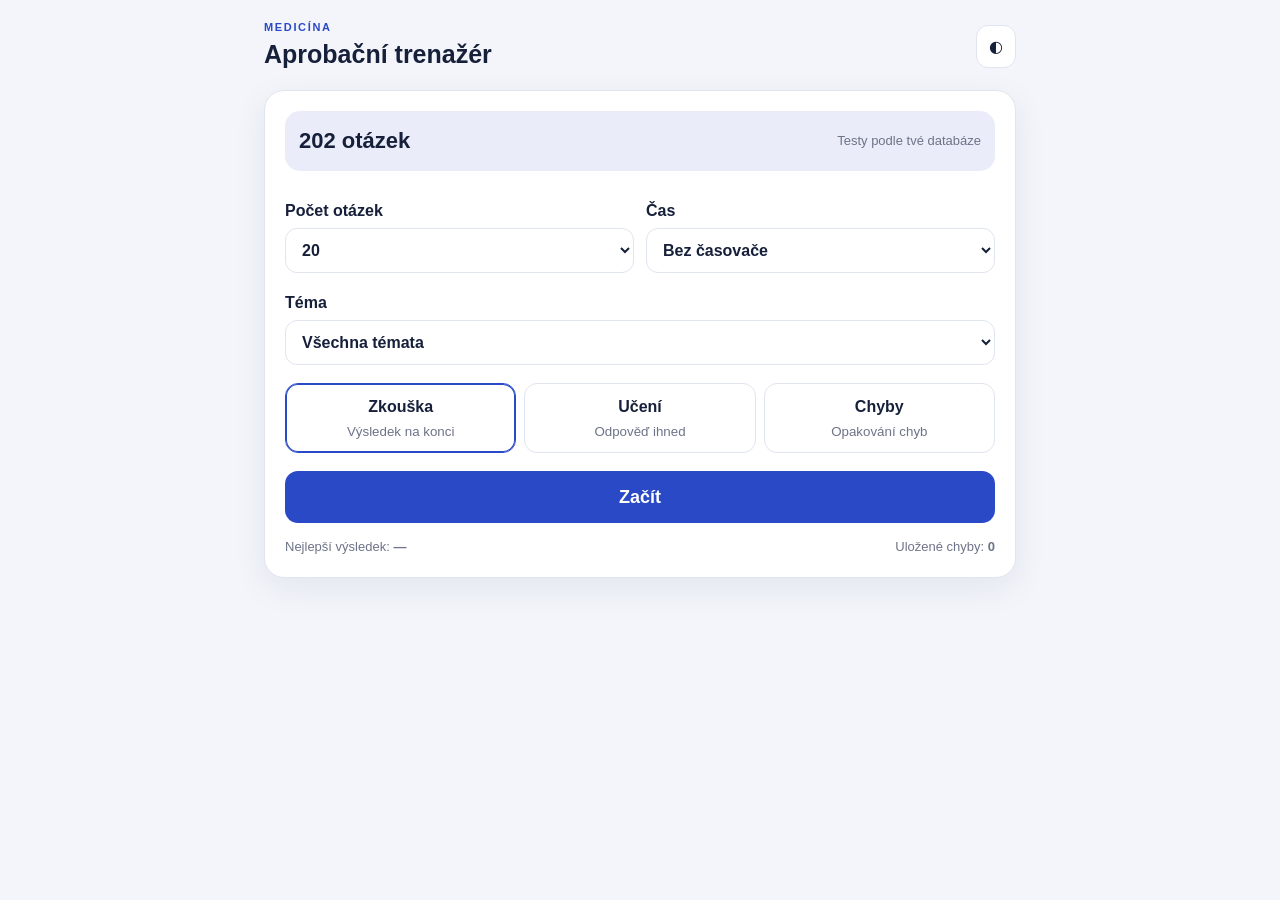
==== index.html @ 81867ae7 "Add files via upload" ====
<!doctype html>
<html lang="cs">
<head>
<meta charset="utf-8"><meta name="viewport" content="width=device-width,initial-scale=1,viewport-fit=cover">
<meta name="theme-color" content="#2949c7">
<link rel="manifest" href="manifest.webmanifest"><link rel="apple-touch-icon" href="icon-192.png">
<title>Aprobační trenažér</title>
<link rel="stylesheet" href="style.css">
</head>
<body>
<div class="app">
<header><div><div class="eyebrow">MEDICÍNA</div><h1>Aprobační trenažér</h1></div><button id="themeBtn" class="iconbtn" aria-label="Motiv">◐</button></header>

<section id="home" class="panel">
  <div class="hero"><b>202 otázek</b><span>Testy podle tvé databáze</span></div>
  <div class="grid">
    <label>Počet otázek<select id="count"><option>20</option><option>50</option><option>100</option><option value="202">Všech 202</option></select></label>
    <label>Čas<select id="time"><option value="0">Bez časovače</option><option value="20">20 minut</option><option value="40">40 minut</option><option value="60">60 minut</option></select></label>
  </div>
  <label>Téma<select id="topic"><option value="all">Všechna témata</option></select></label>
  <div class="mode">
    <button class="modebtn active" data-mode="exam">Zkouška<small>Výsledek na konci</small></button>
    <button class="modebtn" data-mode="learn">Učení<small>Odpověď ihned</small></button>
    <button class="modebtn" data-mode="mistakes">Chyby<small>Opakování chyb</small></button>
  </div>
  <button id="startBtn" class="primary">Začít</button>
  <div class="statsline"><span>Nejlepší výsledek: <b id="best">—</b></span><span>Uložené chyby: <b id="saved">0</b></span></div>
</section>

<section id="quiz" class="hidden">
  <div class="quiztop"><span id="counter"></span><span id="timer"></span></div>
  <div class="progress"><i id="bar"></i></div>
  <div class="panel questionbox">
    <div class="tag" id="tag"></div><h2 id="question"></h2><div id="options" class="options"></div>
    <div id="feedback" class="feedback"></div><div id="source" class="source hidden"></div>
    <div class="actions"><button id="quitBtn" class="secondary">Ukončit</button><button id="nextBtn" class="primary" disabled>Další</button></div>
  </div>
</section>

<section id="result" class="panel hidden">
  <h2>Výsledek</h2><div id="grade" class="grade"></div>
  <div class="resultgrid"><div><b id="score"></b><span>správně</span></div><div><b id="percent"></b><span>úspěšnost</span></div><div><b id="wrong"></b><span>chyb</span></div></div>
  <div id="review"></div>
  <div class="actions"><button id="againBtn" class="primary">Nový test</button><button id="retryBtn" class="secondary">Opakovat chyby</button></div>
</section>
</div>
<script src="data.js"></script><script src="app.js"></script>
</body></html>
---- style.css ----
:root{--bg:#f3f5fb;--panel:#fff;--text:#17203a;--muted:#6d7488;--line:#e1e5ef;--accent:#2949c7;--ok:#17864d;--bad:#c94444}
@media(prefers-color-scheme:dark){:root{--bg:#111522;--panel:#1a2030;--text:#eef1fb;--muted:#a7afc2;--line:#30384d;--accent:#7890ff}}
*{box-sizing:border-box}body{margin:0;background:var(--bg);color:var(--text);font:16px/1.45 -apple-system,BlinkMacSystemFont,"Segoe UI",sans-serif}
body.light{--bg:#f3f5fb;--panel:#fff;--text:#17203a;--muted:#6d7488;--line:#e1e5ef;--accent:#2949c7}
body.dark{--bg:#111522;--panel:#1a2030;--text:#eef1fb;--muted:#a7afc2;--line:#30384d;--accent:#7890ff}
.app{max-width:780px;margin:auto;padding:20px 14px 45px}header{display:flex;align-items:center;justify-content:space-between;margin-bottom:18px}h1{margin:0;font-size:25px}.eyebrow{font-size:11px;font-weight:800;letter-spacing:.15em;color:var(--accent)}
.panel{background:var(--panel);border:1px solid var(--line);border-radius:20px;padding:20px;box-shadow:0 10px 35px rgba(20,30,60,.07)}.hero{display:flex;justify-content:space-between;align-items:center;padding:14px;border-radius:15px;background:color-mix(in srgb,var(--accent) 10%,var(--panel));margin-bottom:16px}.hero b{font-size:22px}.hero span,.statsline,.source{color:var(--muted);font-size:13px}
.grid{display:grid;grid-template-columns:1fr 1fr;gap:12px}label{font-weight:700;display:block;margin:12px 0 6px}select{width:100%;margin-top:6px;padding:12px;border:1px solid var(--line);border-radius:12px;background:var(--panel);color:var(--text);font:inherit}
.mode{display:grid;grid-template-columns:repeat(3,1fr);gap:8px;margin:18px 0}.modebtn{border:1px solid var(--line);border-radius:13px;padding:11px 7px;background:var(--panel);color:var(--text);font-weight:800}.modebtn small{display:block;color:var(--muted);font-weight:500;margin-top:3px}.modebtn.active{border-color:var(--accent);box-shadow:inset 0 0 0 1px var(--accent)}
button{font:inherit;cursor:pointer}.primary,.secondary{border:0;border-radius:13px;padding:13px 17px;font-weight:800}.primary{background:var(--accent);color:#fff}.secondary{background:color-mix(in srgb,var(--accent) 12%,var(--panel));color:var(--text)}#startBtn{width:100%;font-size:18px}.statsline{display:flex;justify-content:space-between;margin-top:15px}.iconbtn{border:1px solid var(--line);background:var(--panel);color:var(--text);border-radius:12px;padding:9px 12px}
.hidden{display:none!important}.quiztop{display:flex;justify-content:space-between;font-weight:800}.progress{height:8px;background:var(--line);border-radius:99px;overflow:hidden;margin:10px 0 16px}.progress i{display:block;height:100%;width:0;background:var(--accent)}.tag{display:inline-block;background:color-mix(in srgb,var(--accent) 12%,var(--panel));color:var(--accent);font-size:12px;font-weight:800;padding:6px 9px;border-radius:99px}.questionbox h2{font-size:21px;margin:14px 0 18px}
.options{display:grid;gap:10px}.option{text-align:left;border:1px solid var(--line);background:var(--panel);color:var(--text);padding:14px;border-radius:13px}.option.correct{border-color:var(--ok);background:color-mix(in srgb,var(--ok) 12%,var(--panel))}.option.wrong{border-color:var(--bad);background:color-mix(in srgb,var(--bad) 11%,var(--panel))}.feedback{font-weight:800;min-height:26px;margin-top:12px}.ok{color:var(--ok)}.bad{color:var(--bad)}.source{margin-top:8px}.actions{display:flex;justify-content:space-between;gap:10px;margin-top:18px}.actions button{flex:1}.grade{text-align:center;font-size:46px;font-weight:900;color:var(--accent);margin:8px}.resultgrid{display:grid;grid-template-columns:repeat(3,1fr);gap:8px}.resultgrid div{text-align:center;background:color-mix(in srgb,var(--accent) 8%,var(--panel));padding:12px;border-radius:13px}.resultgrid b{display:block;font-size:22px}.resultgrid span{font-size:12px;color:var(--muted)}.reviewitem{border-top:1px solid var(--line);padding:12px 0}.reviewitem:first-child{border-top:0}
@media(max-width:520px){.grid{grid-template-columns:1fr}.mode{grid-template-columns:1fr}.modebtn{text-align:left}.statsline{gap:10px;flex-direction:column}.questionbox h2{font-size:19px}}
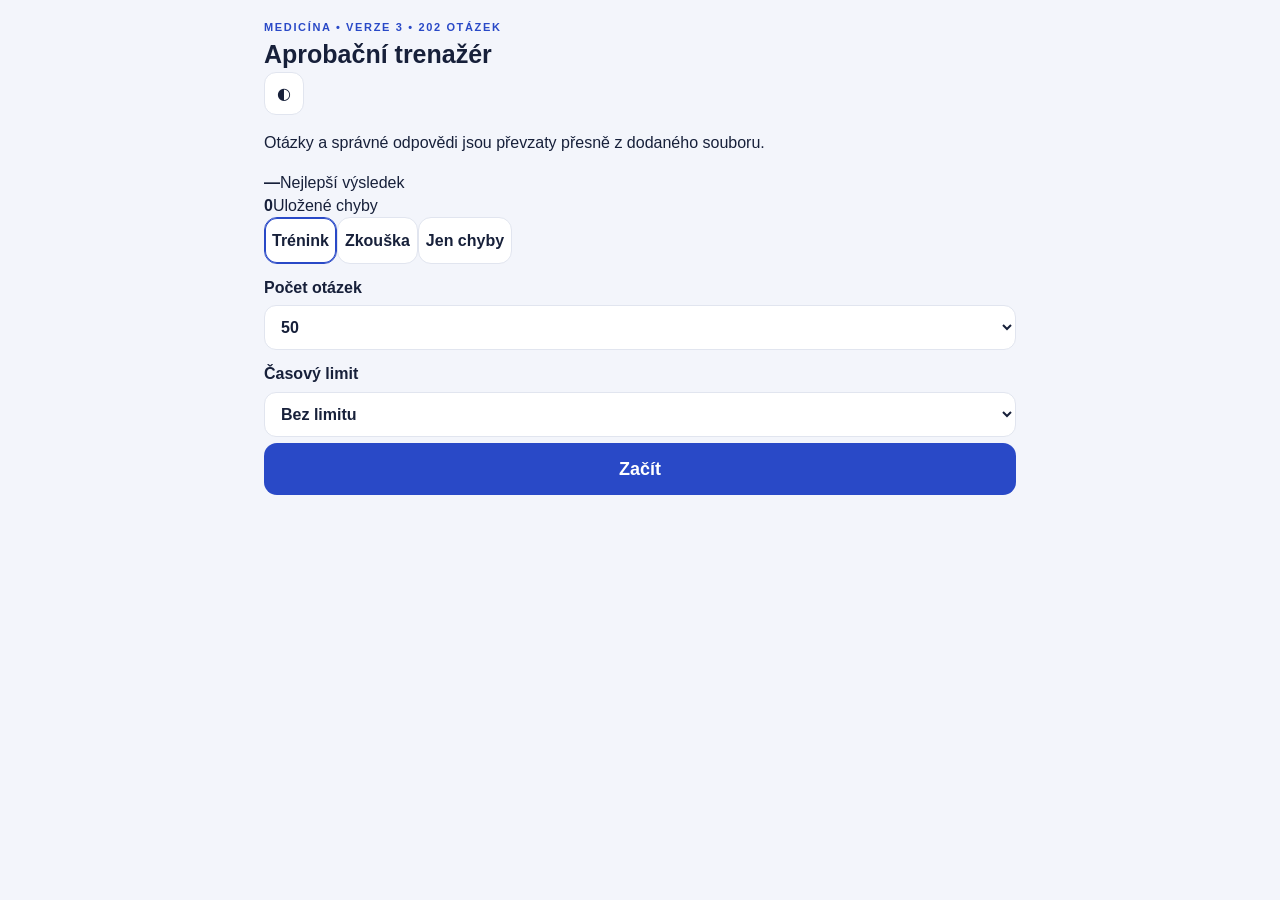
==== commit 352c6689: "Add files via upload" ====
--- a/index.html
+++ b/index.html
@@ -1,48 +1,5 @@
-<!doctype html>
-<html lang="cs">
-<head>
-<meta charset="utf-8"><meta name="viewport" content="width=device-width,initial-scale=1,viewport-fit=cover">
-<meta name="theme-color" content="#2949c7">
-<link rel="manifest" href="manifest.webmanifest"><link rel="apple-touch-icon" href="icon-192.png">
-<title>Aprobační trenažér</title>
-<link rel="stylesheet" href="style.css">
-</head>
-<body>
-<div class="app">
-<header><div><div class="eyebrow">MEDICÍNA</div><h1>Aprobační trenažér</h1></div><button id="themeBtn" class="iconbtn" aria-label="Motiv">◐</button></header>
-
-<section id="home" class="panel">
-  <div class="hero"><b>202 otázek</b><span>Testy podle tvé databáze</span></div>
-  <div class="grid">
-    <label>Počet otázek<select id="count"><option>20</option><option>50</option><option>100</option><option value="202">Všech 202</option></select></label>
-    <label>Čas<select id="time"><option value="0">Bez časovače</option><option value="20">20 minut</option><option value="40">40 minut</option><option value="60">60 minut</option></select></label>
-  </div>
-  <label>Téma<select id="topic"><option value="all">Všechna témata</option></select></label>
-  <div class="mode">
-    <button class="modebtn active" data-mode="exam">Zkouška<small>Výsledek na konci</small></button>
-    <button class="modebtn" data-mode="learn">Učení<small>Odpověď ihned</small></button>
-    <button class="modebtn" data-mode="mistakes">Chyby<small>Opakování chyb</small></button>
-  </div>
-  <button id="startBtn" class="primary">Začít</button>
-  <div class="statsline"><span>Nejlepší výsledek: <b id="best">—</b></span><span>Uložené chyby: <b id="saved">0</b></span></div>
-</section>
-
-<section id="quiz" class="hidden">
-  <div class="quiztop"><span id="counter"></span><span id="timer"></span></div>
-  <div class="progress"><i id="bar"></i></div>
-  <div class="panel questionbox">
-    <div class="tag" id="tag"></div><h2 id="question"></h2><div id="options" class="options"></div>
-    <div id="feedback" class="feedback"></div><div id="source" class="source hidden"></div>
-    <div class="actions"><button id="quitBtn" class="secondary">Ukončit</button><button id="nextBtn" class="primary" disabled>Další</button></div>
-  </div>
-</section>
-
-<section id="result" class="panel hidden">
-  <h2>Výsledek</h2><div id="grade" class="grade"></div>
-  <div class="resultgrid"><div><b id="score"></b><span>správně</span></div><div><b id="percent"></b><span>úspěšnost</span></div><div><b id="wrong"></b><span>chyb</span></div></div>
-  <div id="review"></div>
-  <div class="actions"><button id="againBtn" class="primary">Nový test</button><button id="retryBtn" class="secondary">Opakovat chyby</button></div>
-</section>
-</div>
-<script src="data.js"></script><script src="app.js"></script>
-</body></html>+<!doctype html><html lang="cs"><head><meta charset="utf-8"><meta name="viewport" content="width=device-width,initial-scale=1,viewport-fit=cover"><meta name="theme-color" content="#2563eb"><title>Aprobační trenažér</title><link rel="manifest" href="manifest.webmanifest?v=3"><link rel="apple-touch-icon" href="icon-192.png"><link rel="stylesheet" href="style.css?v=3"></head><body><main class="app">
+<section id="home" class="card"><div class="top"><div><div class="eyebrow">MEDICÍNA • VERZE 3 • 202 OTÁZEK</div><h1>Aprobační trenažér</h1></div><button id="themeBtn" class="iconbtn" aria-label="Téma">◐</button></div><p class="muted">Otázky a správné odpovědi jsou převzaty přesně z dodaného souboru.</p><div class="stats"><div><b id="best">—</b><span>Nejlepší výsledek</span></div><div><b id="saved">0</b><span>Uložené chyby</span></div></div><div class="seg"><button class="modebtn active" data-mode="learn">Trénink</button><button class="modebtn" data-mode="exam">Zkouška</button><button class="modebtn" data-mode="mistakes">Jen chyby</button></div><label>Počet otázek<select id="count"><option>10</option><option>20</option><option selected>50</option><option>100</option><option>202</option></select></label><label>Časový limit<select id="time"><option value="0" selected>Bez limitu</option><option value="15">15 minut</option><option value="30">30 minut</option><option value="60">60 minut</option></select></label><button id="startBtn" class="primary">Začít</button></section>
+<section id="quiz" class="card hidden"><div class="quizhead"><span id="counter"></span><b id="timer"></b></div><div class="progress"><i id="bar"></i></div><h2 id="question"></h2><div id="options" class="options"></div><div id="feedback" class="feedback"></div><div id="source" class="source hidden"></div><div class="actions"><button id="quitBtn" class="secondary">Ukončit</button><button id="nextBtn" class="primary" disabled>Další</button></div></section>
+<section id="result" class="card hidden"><div class="eyebrow">VÝSLEDEK</div><h1 id="grade"></h1><div class="resultgrid"><div><b id="score"></b><span>Správně</span></div><div><b id="percent"></b><span>Úspěšnost</span></div><div><b id="wrong"></b><span>Chyby</span></div></div><div id="review"></div><div class="actions"><button id="againBtn" class="secondary">Domů</button><button id="retryBtn" class="primary">Opakovat chyby</button></div></section>
+</main><script src="data.js?v=3"></script><script src="app.js?v=3"></script></body></html>
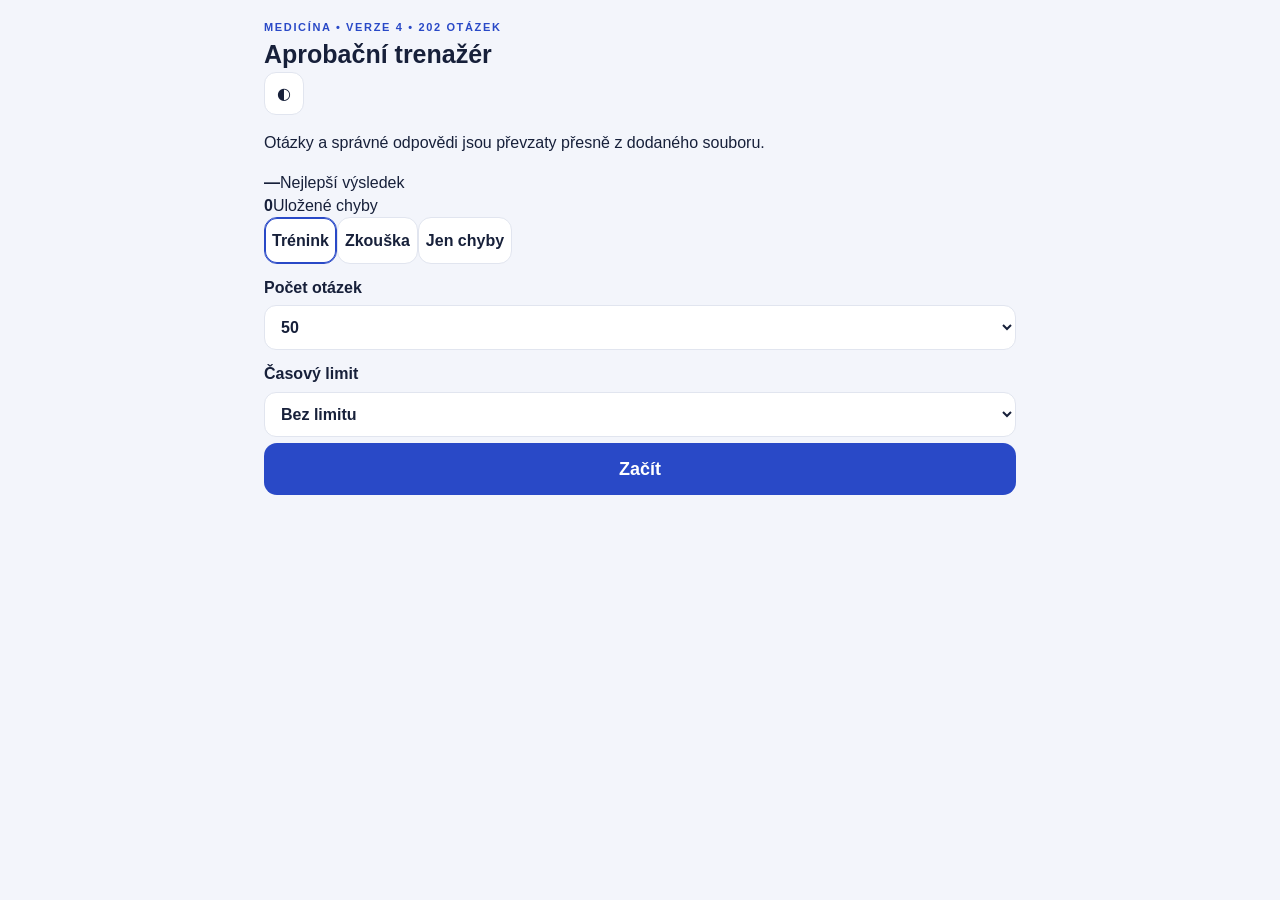
==== commit c6cd1cab: "Add files via upload" ====
--- a/index.html
+++ b/index.html
@@ -1,5 +1,2661 @@
-<!doctype html><html lang="cs"><head><meta charset="utf-8"><meta name="viewport" content="width=device-width,initial-scale=1,viewport-fit=cover"><meta name="theme-color" content="#2563eb"><title>Aprobační trenažér</title><link rel="manifest" href="manifest.webmanifest?v=3"><link rel="apple-touch-icon" href="icon-192.png"><link rel="stylesheet" href="style.css?v=3"></head><body><main class="app">
-<section id="home" class="card"><div class="top"><div><div class="eyebrow">MEDICÍNA • VERZE 3 • 202 OTÁZEK</div><h1>Aprobační trenažér</h1></div><button id="themeBtn" class="iconbtn" aria-label="Téma">◐</button></div><p class="muted">Otázky a správné odpovědi jsou převzaty přesně z dodaného souboru.</p><div class="stats"><div><b id="best">—</b><span>Nejlepší výsledek</span></div><div><b id="saved">0</b><span>Uložené chyby</span></div></div><div class="seg"><button class="modebtn active" data-mode="learn">Trénink</button><button class="modebtn" data-mode="exam">Zkouška</button><button class="modebtn" data-mode="mistakes">Jen chyby</button></div><label>Počet otázek<select id="count"><option>10</option><option>20</option><option selected>50</option><option>100</option><option>202</option></select></label><label>Časový limit<select id="time"><option value="0" selected>Bez limitu</option><option value="15">15 minut</option><option value="30">30 minut</option><option value="60">60 minut</option></select></label><button id="startBtn" class="primary">Začít</button></section>
+<!doctype html><html lang="cs"><head><meta charset="utf-8"><meta name="viewport" content="width=device-width,initial-scale=1,viewport-fit=cover"><meta name="theme-color" content="#2563eb"><title>Aprobační trenažér</title><link rel="manifest" href="manifest.webmanifest?v=4"><link rel="apple-touch-icon" href="icon-192.png"><style>
+:root{--bg:#f3f5fb;--panel:#fff;--text:#17203a;--muted:#6d7488;--line:#e1e5ef;--accent:#2949c7;--ok:#17864d;--bad:#c94444}
+@media(prefers-color-scheme:dark){:root{--bg:#111522;--panel:#1a2030;--text:#eef1fb;--muted:#a7afc2;--line:#30384d;--accent:#7890ff}}
+*{box-sizing:border-box}body{margin:0;background:var(--bg);color:var(--text);font:16px/1.45 -apple-system,BlinkMacSystemFont,"Segoe UI",sans-serif}
+body.light{--bg:#f3f5fb;--panel:#fff;--text:#17203a;--muted:#6d7488;--line:#e1e5ef;--accent:#2949c7}
+body.dark{--bg:#111522;--panel:#1a2030;--text:#eef1fb;--muted:#a7afc2;--line:#30384d;--accent:#7890ff}
+.app{max-width:780px;margin:auto;padding:20px 14px 45px}header{display:flex;align-items:center;justify-content:space-between;margin-bottom:18px}h1{margin:0;font-size:25px}.eyebrow{font-size:11px;font-weight:800;letter-spacing:.15em;color:var(--accent)}
+.panel{background:var(--panel);border:1px solid var(--line);border-radius:20px;padding:20px;box-shadow:0 10px 35px rgba(20,30,60,.07)}.hero{display:flex;justify-content:space-between;align-items:center;padding:14px;border-radius:15px;background:color-mix(in srgb,var(--accent) 10%,var(--panel));margin-bottom:16px}.hero b{font-size:22px}.hero span,.statsline,.source{color:var(--muted);font-size:13px}
+.grid{display:grid;grid-template-columns:1fr 1fr;gap:12px}label{font-weight:700;display:block;margin:12px 0 6px}select{width:100%;margin-top:6px;padding:12px;border:1px solid var(--line);border-radius:12px;background:var(--panel);color:var(--text);font:inherit}
+.mode{display:grid;grid-template-columns:repeat(3,1fr);gap:8px;margin:18px 0}.modebtn{border:1px solid var(--line);border-radius:13px;padding:11px 7px;background:var(--panel);color:var(--text);font-weight:800}.modebtn small{display:block;color:var(--muted);font-weight:500;margin-top:3px}.modebtn.active{border-color:var(--accent);box-shadow:inset 0 0 0 1px var(--accent)}
+button{font:inherit;cursor:pointer}.primary,.secondary{border:0;border-radius:13px;padding:13px 17px;font-weight:800}.primary{background:var(--accent);color:#fff}.secondary{background:color-mix(in srgb,var(--accent) 12%,var(--panel));color:var(--text)}#startBtn{width:100%;font-size:18px}.statsline{display:flex;justify-content:space-between;margin-top:15px}.iconbtn{border:1px solid var(--line);background:var(--panel);color:var(--text);border-radius:12px;padding:9px 12px}
+.hidden{display:none!important}.quiztop{display:flex;justify-content:space-between;font-weight:800}.progress{height:8px;background:var(--line);border-radius:99px;overflow:hidden;margin:10px 0 16px}.progress i{display:block;height:100%;width:0;background:var(--accent)}.tag{display:inline-block;background:color-mix(in srgb,var(--accent) 12%,var(--panel));color:var(--accent);font-size:12px;font-weight:800;padding:6px 9px;border-radius:99px}.questionbox h2{font-size:21px;margin:14px 0 18px}
+.options{display:grid;gap:10px}.option{text-align:left;border:1px solid var(--line);background:var(--panel);color:var(--text);padding:14px;border-radius:13px}.option.correct{border-color:var(--ok);background:color-mix(in srgb,var(--ok) 12%,var(--panel))}.option.wrong{border-color:var(--bad);background:color-mix(in srgb,var(--bad) 11%,var(--panel))}.feedback{font-weight:800;min-height:26px;margin-top:12px}.ok{color:var(--ok)}.bad{color:var(--bad)}.source{margin-top:8px}.actions{display:flex;justify-content:space-between;gap:10px;margin-top:18px}.actions button{flex:1}.grade{text-align:center;font-size:46px;font-weight:900;color:var(--accent);margin:8px}.resultgrid{display:grid;grid-template-columns:repeat(3,1fr);gap:8px}.resultgrid div{text-align:center;background:color-mix(in srgb,var(--accent) 8%,var(--panel));padding:12px;border-radius:13px}.resultgrid b{display:block;font-size:22px}.resultgrid span{font-size:12px;color:var(--muted)}.reviewitem{border-top:1px solid var(--line);padding:12px 0}.reviewitem:first-child{border-top:0}
+@media(max-width:520px){.grid{grid-template-columns:1fr}.mode{grid-template-columns:1fr}.modebtn{text-align:left}.statsline{gap:10px;flex-direction:column}.questionbox h2{font-size:19px}}
+</style></head><body><main class="app">
+<section id="home" class="card"><div class="top"><div><div class="eyebrow">MEDICÍNA • VERZE 4 • 202 OTÁZEK</div><h1>Aprobační trenažér</h1></div><button id="themeBtn" class="iconbtn" aria-label="Téma">◐</button></div><p class="muted">Otázky a správné odpovědi jsou převzaty přesně z dodaného souboru.</p><div class="stats"><div><b id="best">—</b><span>Nejlepší výsledek</span></div><div><b id="saved">0</b><span>Uložené chyby</span></div></div><div class="seg"><button class="modebtn active" data-mode="learn">Trénink</button><button class="modebtn" data-mode="exam">Zkouška</button><button class="modebtn" data-mode="mistakes">Jen chyby</button></div><label>Počet otázek<select id="count"><option>10</option><option>20</option><option selected>50</option><option>100</option><option>202</option></select></label><label>Časový limit<select id="time"><option value="0" selected>Bez limitu</option><option value="15">15 minut</option><option value="30">30 minut</option><option value="60">60 minut</option></select></label><button id="startBtn" class="primary">Začít</button></section>
 <section id="quiz" class="card hidden"><div class="quizhead"><span id="counter"></span><b id="timer"></b></div><div class="progress"><i id="bar"></i></div><h2 id="question"></h2><div id="options" class="options"></div><div id="feedback" class="feedback"></div><div id="source" class="source hidden"></div><div class="actions"><button id="quitBtn" class="secondary">Ukončit</button><button id="nextBtn" class="primary" disabled>Další</button></div></section>
 <section id="result" class="card hidden"><div class="eyebrow">VÝSLEDEK</div><h1 id="grade"></h1><div class="resultgrid"><div><b id="score"></b><span>Správně</span></div><div><b id="percent"></b><span>Úspěšnost</span></div><div><b id="wrong"></b><span>Chyby</span></div></div><div id="review"></div><div class="actions"><button id="againBtn" class="secondary">Domů</button><button id="retryBtn" class="primary">Opakovat chyby</button></div></section>
-</main><script src="data.js?v=3"></script><script src="app.js?v=3"></script></body></html>+</main><script>window.QUESTION_BANK = [
+  {
+    "id": 1,
+    "question": "Anizokorie",
+    "answer": "různá velikost zornic.",
+    "source": "Anizokorie – různá velikost zornic.",
+    "category": "Oční",
+    "options": [
+      "různá velikost zornic.",
+      "stejná velikost zornic",
+      "rozšíření velikost zornic",
+      "zůžené zornice"
+    ]
+  },
+  {
+    "id": 2,
+    "question": "Astma bronchiale je charakterizováno jako",
+    "answer": "chronické zánětlivé onemocnění dýchacích cest s bronchíalní obstrukcí.",
+    "source": "Astma bronchiale je charakterizováno jako chronické zánětlivé onemocnění dýchacích cest s bronchíalní obstrukcí.",
+    "category": "Dýchání",
+    "options": [
+      "chronické zánětlivé onemocnění dýchacích cest s bronchíalní obstrukcí.",
+      "různé dechové vlny se nepravidelně střidaji s apnoickými pauzamy meningitidy, encefalitidy.",
+      "akutní onemocnění charakterizované zánetlivymi změnami v plicní tkání",
+      "nedýcha."
+    ]
+  },
+  {
+    "id": 3,
+    "question": "Acídoza",
+    "answer": "porucha acidobazické rovnováhy ve procpěch kyselin, t.j jejich zvýšená tvorba či snížené vylučování zadržení, popř. Zvýšené ztráty látek zasaditých",
+    "source": "Acídoza - porucha acidobazické rovnováhy ve procpěch kyselin, t.j jejich zvýšená tvorba či snížené vylučování zadržení, popř. Zvýšené ztráty látek zasaditých",
+    "category": "Ostatní",
+    "options": [
+      "porucha acidobazické rovnováhy ve procpěch kyselin, t.j jejich zvýšená tvorba či snížené vylučování zadržení, popř. Zvýšené ztráty látek zasaditých",
+      "pod uhlem 90°, do kožní řasy která se drží po celou dobu aplikace, střídat místa vpichu v oblasti břicha ve směru hodinových ručiček, místo vpichu nemasírovat",
+      "4x denně, 2x po týdnu, nebo 3x denně.",
+      "léčivá látka, její směs nebo léčivý přípravek, který se použivá k aplikaci"
+    ]
+  },
+  {
+    "id": 4,
+    "question": "Anurie",
+    "answer": "meně než 100 ml za 24 hodiny.",
+    "source": "Anurie – meně než 100 ml za 24 hodiny.",
+    "category": "Urologie",
+    "options": [
+      "meně než 100 ml za 24 hodiny.",
+      "samovolné odkapavání moče.",
+      "zadržení moči v močovem měchýře při nemožnosti močení.",
+      "částe močení, větší množství moče (2-3 l a vice)."
+    ]
+  },
+  {
+    "id": 5,
+    "question": "Automatizovaný externí difibrilátor (AED) je určen pro",
+    "answer": "širokou veřejnost, která by za jeho pomoci měla být schopná poskytnout efektivnější kardiopulmonální resuscitaci (KPR)",
+    "source": "Automatizovaný externí difibrilátor (AED) je určen pro širokou veřejnost, která by za jeho pomoci měla být schopná poskytnout efektivnější kardiopulmonální resuscitaci (KPR)",
+    "category": "Kardiologie a KPR",
+    "options": [
+      "širokou veřejnost, která by za jeho pomoci měla být schopná poskytnout efektivnější kardiopulmonální resuscitaci (KPR)",
+      "dušnost, cyanóza, hypo a hyperventiláce, bolest na hrudi, dušnost může být namáhava.",
+      "střidaní horečky a normální teploty.",
+      "anamneza, fizikální výšetření, EKG, ECHO, RTG hrudniku, laboratoř, u pravostranního selháni angio-scyntigrafie."
+    ]
+  },
+  {
+    "id": 6,
+    "question": "Antitrendelenburgova poloha je",
+    "answer": "poloha s hlavou a hrudníkem výše, než dolní končetiny, ktera se využíva u nemocných s poruchamí dolních končetin",
+    "source": "Antitrendelenburgova poloha je poloha s hlavou a hrudníkem výše, než dolní končetiny, ktera se využíva u nemocných s poruchamí dolních končetin",
+    "category": "Polohy",
+    "options": [
+      "poloha s hlavou a hrudníkem výše, než dolní končetiny, ktera se využíva u nemocných s poruchamí dolních končetin",
+      "jedna DK je pokrčená, druha natažená. Při popaleninách, traumach, pleuritidě.",
+      "poloha s hlavou a hrudníkem niže než dolní končetiny, která se využivá u nemocných při stratách krve nebo po operacích na male pánví.",
+      "nemocný sedí ze spuštěnymi DK které jsou opřeny, HK se opirá o stolek nebo o lůžko"
+    ]
+  },
+  {
+    "id": 7,
+    "question": "Alkaloza znamená",
+    "answer": "poruchu acidobazické rovnováhy, při které stoupa pH nad fyziologickou mez",
+    "source": "Alkaloza znamená poruchu acidobazické rovnováhy, při které stoupa pH nad fyziologickou mez",
+    "category": "Ostatní",
+    "options": [
+      "poruchu acidobazické rovnováhy, při které stoupa pH nad fyziologickou mez",
+      "4x denně, 2x po týdnu, nebo 3x denně.",
+      "popírání a izolace, hněv/zlost, smlouváni, depresse, akceptace (smíření)",
+      "zanětlivé onemocnění cev, okrajových časti končetin."
+    ]
+  },
+  {
+    "id": 8,
+    "question": "Anamnéza zahrnuje",
+    "answer": "všechny údaje o zdravotním stavu pacienta od narození do současnosti",
+    "source": "Anamnéza zahrnuje všechny údaje o zdravotním stavu pacienta od narození do současnosti",
+    "category": "Ošetřovatelství",
+    "options": [
+      "všechny údaje o zdravotním stavu pacienta od narození do současnosti",
+      "komunikace pomoci slov prostřednictvim jazyka.",
+      "redukční, pro hubnutí.",
+      "pacient je v neustálé lékařské péči. Pozorování je u lékaře při pravidelných kontrolách"
+    ]
+  },
+  {
+    "id": 9,
+    "question": "Anafilaktický šok je",
+    "answer": "akutní alergický stav, který provází bronchospasmus, pokles krevního tlaku, oběhové selhání a distribuční šok.",
+    "source": "Anafilaktický šok je akutní alergický stav, který provází bronchospasmus, pokles krevního tlaku, oběhové selhání a distribuční šok.",
+    "category": "Dýchání",
+    "options": [
+      "akutní alergický stav, který provází bronchospasmus, pokles krevního tlaku, oběhové selhání a distribuční šok.",
+      "hypotenze, tachykardie, bledá a zpocené kůže, rychlé dýchání, úzkost oběti.",
+      "hemoragický.",
+      "svědivá výražka, otok v krku, nizký krevní tlak, kopřivka, zvrácení."
+    ]
+  },
+  {
+    "id": 10,
+    "question": "Akné",
+    "answer": "kožní onemocnění, zánět mazových žlaz.",
+    "source": "Akné - kožní onemocnění, zánět mazových žlaz.",
+    "category": "Ostatní",
+    "options": [
+      "kožní onemocnění, zánět mazových žlaz.",
+      "syndrom týraného, zneužívaného a zanedbávaného dítěte",
+      "prodloužená mícha.",
+      "k obnovení životních funkcí"
+    ]
+  },
+  {
+    "id": 11,
+    "question": "Anemie",
+    "answer": "onemocnění krve, konkretně červených krvinek.",
+    "source": "Anemie - onemocnění krve, konkretně červených krvinek.",
+    "category": "Krev a šok",
+    "options": [
+      "onemocnění krve, konkretně červených krvinek.",
+      "nedostatek železa v krve.",
+      "krvácení, purpura, ekchimozy nebo hematomy, uvětšená a bolestivá jatra a slezina, bolest hlavy, hypotenze a tachykardie.",
+      "rozpad červených krvinek."
+    ]
+  },
+  {
+    "id": 12,
+    "question": "AIDS",
+    "answer": "syndrom ziskáneho selhání imunity- je soubor přiznaku a infekci, který je nasledkem poškození imunitního systemu člověka virem HIV.",
+    "source": "AIDS – syndrom ziskáneho selhání imunity- je soubor přiznaku a infekci, který je nasledkem poškození imunitního systemu člověka virem HIV.",
+    "category": "Infekce",
+    "options": [
+      "syndrom ziskáneho selhání imunity- je soubor přiznaku a infekci, který je nasledkem poškození imunitního systemu člověka virem HIV.",
+      "v příme souvislosti s pobytem ve zdravotnickém zařízení",
+      "proces který zabezpečuje umrcení všech životoschopních mikroorganizmů včetně spor.",
+      "akutní průjmová bakteriální nemoc způsobena netiphoidnymy bakteriemi rodu Salmonella."
+    ]
+  },
+  {
+    "id": 13,
+    "question": "Anasarka",
+    "answer": "otok celého těla.",
+    "source": "Anasarka – otok celého těla.",
+    "category": "Ostatní",
+    "options": [
+      "otok celého těla.",
+      "kokosový.",
+      "9%",
+      "přejedání."
+    ]
+  },
+  {
+    "id": 14,
+    "question": "Agrese",
+    "answer": "utočne jednání z cilem ublížit.",
+    "source": "Agrese – utočne jednání z cilem ublížit.",
+    "category": "Ostatní",
+    "options": [
+      "utočne jednání z cilem ublížit.",
+      "příznaky, projevy nemocí",
+      "18,6 – 24,9",
+      "trestní čin"
+    ]
+  },
+  {
+    "id": 15,
+    "question": "Angina pectoris",
+    "answer": "onemocnění které vzniká při nedostatečnem prokrvení srdečního svalu.",
+    "source": "Angina pectoris –onemocnění které vzniká při nedostatečnem prokrvení srdečního svalu.",
+    "category": "Kardiologie a KPR",
+    "options": [
+      "onemocnění které vzniká při nedostatečnem prokrvení srdečního svalu.",
+      "anamneza, fizikální výšetření, EKG, ECHO, RTG hrudniku, laboratoř, u pravostranního selháni angio-scyntigrafie.",
+      "nahlé uvolnění řady enzymů, které se vypravuje do krve zejména kreatinkinázy, AST a laktátdehydrogenázy.",
+      "širokou veřejnost, která by za jeho pomoci měla být schopná poskytnout efektivnější kardiopulmonální resuscitaci (KPR)"
+    ]
+  },
+  {
+    "id": 16,
+    "question": "Apnoe",
+    "answer": "nedýcha.",
+    "source": "Apnoe –nedýcha.",
+    "category": "Dýchání",
+    "options": [
+      "nedýcha.",
+      "zpomalené dýchaní, meně než 10 za min.",
+      "hluboké a zrychlené, diabetická koma.",
+      "jednotlivé dechy se postupně prohlubuji a zároveň"
+    ]
+  },
+  {
+    "id": 17,
+    "question": "Bradypnoe znamená",
+    "answer": "zpomalené dýchaní, meně než 10 za min.",
+    "source": "Bradypnoe znamená zpomalené dýchaní, meně než 10 za min.",
+    "category": "Dýchání",
+    "options": [
+      "zpomalené dýchaní, meně než 10 za min.",
+      "hluboké a zrychlené, diabetická koma.",
+      "prohloubené dýcháni.",
+      "jednotlivé dechy se postupně prohlubuji a zároveň"
+    ]
+  },
+  {
+    "id": 18,
+    "question": "Bazální stimulace znamená",
+    "answer": "stimulace smysloveho vnimani.",
+    "source": "Bazální stimulace znamená stimulace smysloveho vnimani.",
+    "category": "Ostatní",
+    "options": [
+      "stimulace smysloveho vnimani.",
+      "věda která zkoumá stárnutí.",
+      "zjištění glomerulární filtrace",
+      "18,6 – 24,9"
+    ]
+  },
+  {
+    "id": 19,
+    "question": "Bazální stimulace je",
+    "answer": "to pedagogický ošetřovatelský process který má nabidnout mentalně postiženym jedincum podněty pro vyvoj jejich osobnosti v jednoduche podobě.",
+    "source": "Bazální stimulace je to pedagogický ošetřovatelský process který má nabidnout mentalně postiženym jedincum podněty pro vyvoj jejich osobnosti v jednoduche podobě.",
+    "category": "Ošetřovatelství",
+    "options": [
+      "to pedagogický ošetřovatelský process který má nabidnout mentalně postiženym jedincum podněty pro vyvoj jejich osobnosti v jednoduche podobě.",
+      "výklad, rozhovor, beseda, přednáška, diskuse ( obě odpovědi jsou správné)",
+      "5-7 let",
+      "neklíd, obličejové křeče, zvýšená reflexní draždivost, opozice šíje (pacient nepřeloží hlavu na sternum), natažené břicho."
+    ]
+  },
+  {
+    "id": 20,
+    "question": "Bulemie je",
+    "answer": "přejedání.",
+    "source": "Bulemie je přejedání.",
+    "category": "Ostatní",
+    "options": [
+      "přejedání.",
+      "aplikace do kloubu.",
+      "do kloubů",
+      "37,8 – 41°C."
+    ]
+  },
+  {
+    "id": 21,
+    "question": "Burgerová choroba je",
+    "answer": "zanětlivé onemocnění cev, okrajových časti končetin.",
+    "source": "Burgerová choroba je zanětlivé onemocnění cev, okrajových časti končetin.",
+    "category": "Ostatní",
+    "options": [
+      "zanětlivé onemocnění cev, okrajových časti končetin.",
+      "popírání a izolace, hněv/zlost, smlouváni, depresse, akceptace (smíření)",
+      "žádanka k danemu výšetření, štítek, zkumavka, odběr.",
+      "normální klidové dychaní (15-20 dechu)."
+    ]
+  },
+  {
+    "id": 22,
+    "question": "Biotovo dýchání",
+    "answer": "různé dechové vlny se nepravidelně střidaji s apnoickými pauzamy meningitidy, encefalitidy.",
+    "source": "Biotovo dýchání- různé dechové vlny se nepravidelně střidaji s apnoickými pauzamy meningitidy, encefalitidy.",
+    "category": "Dýchání",
+    "options": [
+      "různé dechové vlny se nepravidelně střidaji s apnoickými pauzamy meningitidy, encefalitidy.",
+      "hluboké a zrychlené, diabetická koma.",
+      "prohloubené dýcháni.",
+      "nedýcha."
+    ]
+  },
+  {
+    "id": 23,
+    "question": "CAN znamená",
+    "answer": "syndrom týraného, zneužívaného a zanedbávaného dítěte",
+    "source": "CAN znamená syndrom týraného, zneužívaného a zanedbávaného dítěte",
+    "category": "Ostatní",
+    "options": [
+      "syndrom týraného, zneužívaného a zanedbávaného dítěte",
+      "zanětlivé onemocnění cev, okrajových časti končetin.",
+      "4x denně, 2x po týdnu, nebo 3x denně.",
+      "Vsemirní Zdravotní Organizace."
+    ]
+  },
+  {
+    "id": 24,
+    "question": "Co není příznakem vzniku dekubit",
+    "answer": "psychický stav.",
+    "source": "Co není příznakem vzniku dekubit- psychický stav.",
+    "category": "Ostatní",
+    "options": [
+      "psychický stav.",
+      "přejedání.",
+      "9%",
+      "otok celého těla."
+    ]
+  },
+  {
+    "id": 25,
+    "question": "Clearance kreatininu jé indikátorem pro",
+    "answer": "zjištění glomerulární filtrace",
+    "source": "Clearance kreatininu jé indikátorem pro zjištění glomerulární filtrace",
+    "category": "Ostatní",
+    "options": [
+      "zjištění glomerulární filtrace",
+      "příznaky, projevy nemocí",
+      "endoskopické vyšetřeni dutiny břišní",
+      "18,6 – 24,9"
+    ]
+  },
+  {
+    "id": 26,
+    "question": "Cronova nemoc je",
+    "answer": "chronické zanětlíve nespecifický střevní onemocnění, které postihuje různé úseky střeva",
+    "source": "Cronova nemoc je chronické zanětlíve nespecifický střevní onemocnění, které postihuje různé úseky střeva",
+    "category": "Gastroenterologie",
+    "options": [
+      "chronické zanětlíve nespecifický střevní onemocnění, které postihuje různé úseky střeva",
+      "podání farmaceutických roztoku do trávicího traktu.",
+      "porucha střevní motility a defikáce.",
+      "věk, mužské pohlaví, životní styl, dědíčnost, nespecificke střevní zanety"
+    ]
+  },
+  {
+    "id": 27,
+    "question": "Chemoreceptory, které se podílí na řízeni dýcháni, jsou uloženy v",
+    "answer": "prodloužene míše",
+    "source": "Chemoreceptory, které se podílí na řízeni dýcháni, jsou uloženy v prodloužene míše",
+    "category": "Dýchání",
+    "options": [
+      "prodloužene míše",
+      "akutní alergický stav, který provází bronchospasmus, pokles krevního tlaku, oběhové selhání a distribuční šok.",
+      "nedostatečný příjem bílkovin, malnutrice, DM,anemie, obezita, hypertenze, nedostatek vit. C , hypoxie, hypotermie, kouření.",
+      "jednotlivé dechy se postupně prohlubuji a zároveň"
+    ]
+  },
+  {
+    "id": 28,
+    "question": "Charakteristickým rysem glaukomu je",
+    "answer": "zvýšení nitroočního tlaku, zužení zorného pole, změna optického nervu se zrůsta i jejich frekvence ( bezvědomí nebo ve spanku)",
+    "source": "Charakteristickým rysem glaukomu je zvýšení nitroočního tlaku, zužení zorného pole, změna optického nervu se zrůsta i jejich frekvence ( bezvědomí nebo ve spanku)",
+    "category": "Neurologie",
+    "options": [
+      "zvýšení nitroočního tlaku, zužení zorného pole, změna optického nervu se zrůsta i jejich frekvence ( bezvědomí nebo ve spanku)",
+      "somnolence, sopor, koma",
+      "zotavovací polohy na boku.",
+      "zánět mozkových blan, nebo plen."
+    ]
+  },
+  {
+    "id": 29,
+    "question": "Cheyncovo-Stokesovo dýchání",
+    "answer": "jednotlivé dechy se postupně prohlubuji a zároveň",
+    "source": "Cheyncovo-Stokesovo dýchání- jednotlivé dechy se postupně prohlubuji a zároveň",
+    "category": "Dýchání",
+    "options": [
+      "jednotlivé dechy se postupně prohlubuji a zároveň",
+      "nedýcha.",
+      "namáhové dýchaní pomoci slalstva.",
+      "zpomalené dýchaní, meně než 10 za min."
+    ]
+  },
+  {
+    "id": 30,
+    "question": "Čtvrtá etapa práce řádného, je",
+    "answer": "žadna z odpovědí naní správná.",
+    "source": "Čtvrtá etapa práce řádného, je žadna z odpovědí naní správná.",
+    "category": "Ostatní",
+    "options": [
+      "žadna z odpovědí naní správná.",
+      "stimulace smysloveho vnimani.",
+      "Vsemirní Zdravotní Organizace.",
+      "endoskopické vyšetřeni dutiny břišní"
+    ]
+  },
+  {
+    "id": 31,
+    "question": "Dieta č 6 je",
+    "answer": "nizkobilkovinna.",
+    "source": "Dieta č 6 je nizkobilkovinna.",
+    "category": "Gastroenterologie",
+    "options": [
+      "nizkobilkovinna.",
+      "žlučniková.",
+      "bezezbytková",
+      "redukční, pro hubnutí."
+    ]
+  },
+  {
+    "id": 32,
+    "question": "Dieta č 3 je",
+    "answer": "racionální.",
+    "source": "Dieta č 3 je racionální.",
+    "category": "Gastroenterologie",
+    "options": [
+      "racionální.",
+      "diabetická.",
+      "nizkobilkovinna.",
+      "bezezbytková"
+    ]
+  },
+  {
+    "id": 33,
+    "question": "Dieta č 8 je",
+    "answer": "redukční, pro hubnutí.",
+    "source": "Dieta č 8 je redukční, pro hubnutí.",
+    "category": "Ošetřovatelství",
+    "options": [
+      "redukční, pro hubnutí.",
+      "racionální.",
+      "nizkobilkovinna.",
+      "bezezbytková"
+    ]
+  },
+  {
+    "id": 34,
+    "question": "Dieta č 4 je",
+    "answer": "žlučniková.",
+    "source": "Dieta č 4 je žlučniková.",
+    "category": "Gastroenterologie",
+    "options": [
+      "žlučniková.",
+      "nizkobilkovinna.",
+      "racionální.",
+      "diabetická."
+    ]
+  },
+  {
+    "id": 35,
+    "question": "Dieta č 9 je",
+    "answer": "diabetická.",
+    "source": "Dieta č 9 je diabetická.",
+    "category": "Diabetes",
+    "options": [
+      "diabetická.",
+      "žlučniková.",
+      "redukční, pro hubnutí.",
+      "racionální."
+    ]
+  },
+  {
+    "id": 36,
+    "question": "Dyspnoe je",
+    "answer": "namáhové dýchaní pomoci slalstva.",
+    "source": "Dyspnoe je namáhové dýchaní pomoci slalstva.",
+    "category": "Dýchání",
+    "options": [
+      "namáhové dýchaní pomoci slalstva.",
+      "hluboké a zrychlené, diabetická koma.",
+      "různé dechové vlny se nepravidelně střidaji s apnoickými pauzamy meningitidy, encefalitidy.",
+      "nedýcha."
+    ]
+  },
+  {
+    "id": 37,
+    "question": "Dysurie je",
+    "answer": "obtížite a bolestlive močení.",
+    "source": "Dysurie je obtížite a bolestlive močení.",
+    "category": "Urologie",
+    "options": [
+      "obtížite a bolestlive močení.",
+      "v 6 hodin se vymočit do WC a poté močit do označené nádoby, sběr moči se ukončí v 6 ráno následujícího dne",
+      "částe močení, větší množství moče (2-3 l a vice).",
+      "únik močí při zvýšeném intraabdominálnim tlaku"
+    ]
+  },
+  {
+    "id": 38,
+    "question": "Dystrofie je",
+    "answer": "nejnižši stupeň regresyvního poškození buněk a extracejularní tkani.",
+    "source": "Dystrofie je nejnižši stupeň regresyvního poškození buněk a extracejularní tkani.",
+    "category": "Ostatní",
+    "options": [
+      "nejnižši stupeň regresyvního poškození buněk a extracejularní tkani.",
+      "neodkladná, akutní, nezbytná a plánovaná",
+      "zvýšená spavost, malátnost, apatie, bradykardie, zpomalenost, bolesti kloubu, vypadaní vlasů.",
+      "to systemové zhoubné nádorové onemocněni mízních uzlin."
+    ]
+  },
+  {
+    "id": 39,
+    "question": "Do neverbalní komunikace nepatři",
+    "answer": "psané slova",
+    "source": "Do neverbalní komunikace nepatři psané slova",
+    "category": "Ošetřovatelství",
+    "options": [
+      "psané slova",
+      "komunikace pomoci slov prostřednictvim jazyka.",
+      "pacient je v neustálé lékařské péči. Pozorování je u lékaře při pravidelných kontrolách",
+      "vyuka nemocného k samostatnější péči o vlastní onemocnění při které přebirá větší část odpovědností za vlastní zdravi na sebe. Edukace známena poučení."
+    ]
+  },
+  {
+    "id": 40,
+    "question": "Diabetes nezavisly na inzulinu",
+    "answer": "diabetes mellitus II typu",
+    "source": "Diabetes nezavisly na inzulinu diabetes mellitus II typu",
+    "category": "Diabetes",
+    "options": [
+      "diabetes mellitus II typu",
+      "všechny změny na dolnich končetinách, které vznikají v důsledku onemocnění “diabetes mellitus”",
+      "diabetická.",
+      "1typu."
+    ]
+  },
+  {
+    "id": 41,
+    "question": "Dieta č. 5 nazývá",
+    "answer": "bezezbytková",
+    "source": "Dieta č. 5 nazývá bezezbytková",
+    "category": "Gastroenterologie",
+    "options": [
+      "bezezbytková",
+      "racionální.",
+      "žlučniková.",
+      "nizkobilkovinna."
+    ]
+  },
+  {
+    "id": 42,
+    "question": "Diabetická noha znamená",
+    "answer": "všechny změny na dolnich končetinách, které vznikají v důsledku onemocnění “diabetes mellitus”",
+    "source": "Diabetická noha znamená všechny změny na dolnich končetinách, které vznikají v důsledku onemocnění “diabetes mellitus”",
+    "category": "Diabetes",
+    "options": [
+      "všechny změny na dolnich končetinách, které vznikají v důsledku onemocnění “diabetes mellitus”",
+      "hluboké a zrychlené, diabetická koma.",
+      "změnami na DK související s onemocněním “diabetes mellitus”",
+      "diabetická."
+    ]
+  },
+  {
+    "id": 43,
+    "question": "Druhy zdravotní peče podle naléhavosti jsou",
+    "answer": "neodkladná, akutní, nezbytná a plánovaná",
+    "source": "Druhy zdravotní peče podle naléhavosti jsou neodkladná, akutní, nezbytná a plánovaná",
+    "category": "Ostatní",
+    "options": [
+      "neodkladná, akutní, nezbytná a plánovaná",
+      "Vsemirní Zdravotní Organizace.",
+      "zjištění glomerulární filtrace",
+      "aplikace do kloubu."
+    ]
+  },
+  {
+    "id": 44,
+    "question": "Dispanserizace znamená",
+    "answer": "pravidelný lékařský dohled nad pacientem trpícím určitou chorobou",
+    "source": "Dispanserizace znamená pravidelný lékařský dohled nad pacientem trpícím určitou chorobou",
+    "category": "Ošetřovatelství",
+    "options": [
+      "pravidelný lékařský dohled nad pacientem trpícím určitou chorobou",
+      "pacient je v neustálé lékařské péči. Pozorování je u lékaře při pravidelných kontrolách",
+      "redukční, pro hubnutí.",
+      "to je obečné označení po dalši vicedenní lečbu u lůžkovem zdravotnickem zařízení, které nelze léčit ambulantně."
+    ]
+  },
+  {
+    "id": 45,
+    "question": "Didaktickými formami edukace se rozumí",
+    "answer": "uspořádání edukačního procesu při jeho realizací",
+    "source": "Didaktickými formami edukace se rozumí uspořádání edukačního procesu při jeho realizací",
+    "category": "Ošetřovatelství",
+    "options": [
+      "uspořádání edukačního procesu při jeho realizací",
+      "vyuka nemocného k samostatnější péči o vlastní onemocnění při které přebirá větší část odpovědností za vlastní zdravi na sebe. Edukace známena poučení.",
+      "výklad, rozhovor, beseda, přednáška, diskuse ( obě odpovědi jsou správné)",
+      "to pedagogický ošetřovatelský process který má nabidnout mentalně postiženym jedincum podněty pro vyvoj jejich osobnosti v jednoduche podobě."
+    ]
+  },
+  {
+    "id": 46,
+    "question": "Diureza",
+    "answer": "množství moči za 24 hod vytvořena ledvinamy (1500ml )",
+    "source": "Diureza- množství moči za 24 hod vytvořena ledvinamy (1500ml )",
+    "category": "Urologie",
+    "options": [
+      "množství moči za 24 hod vytvořena ledvinamy (1500ml )",
+      "samovolné odkapavání moče.",
+      "přítomnost krve v moči .",
+      "bílkovina v moči."
+    ]
+  },
+  {
+    "id": 47,
+    "question": "Enureza",
+    "answer": "porucha schopností udržet moč.",
+    "source": "Enureza- porucha schopností udržet moč.",
+    "category": "Urologie",
+    "options": [
+      "porucha schopností udržet moč.",
+      "bolest a řezavý pocit při močení.",
+      "samovolné odkapavání moče.",
+      "částe močení, větší množství moče (2-3 l a vice)."
+    ]
+  },
+  {
+    "id": 48,
+    "question": "ERCP je",
+    "answer": "endoskopická vyšetřovací a léčebna metoda, která spočívá v zavedení fibroskopu do duodena, prohlednutí dané oblasť a v nástřiku kontrastní látky do žlučovodu a vývodu slinivky břišní s následným rentgenovým snímkováním.",
+    "source": "ERCP je endoskopická vyšetřovací a léčebna metoda, která spočívá v zavedení fibroskopu do duodena, prohlednutí dané oblasť a v nástřiku kontrastní látky do žlučovodu a vývodu slinivky břišní s následným rentgenovým snímkováním.",
+    "category": "Diabetes",
+    "options": [
+      "endoskopická vyšetřovací a léčebna metoda, která spočívá v zavedení fibroskopu do duodena, prohlednutí dané oblasť a v nástřiku kontrastní látky do žlučovodu a vývodu slinivky břišní s následným rentgenovým snímkováním.",
+      "perkutánní endoskopická gastrostomie",
+      "endoskopické vyšetřeni dutiny břišní",
+      "chirurgické otevřeni dutiny břicha"
+    ]
+  },
+  {
+    "id": 49,
+    "question": "Enteralní výživa je",
+    "answer": "podání farmaceutických roztoku do trávicího traktu.",
+    "source": "Enteralní výživa je podání farmaceutických roztoku do trávicího traktu.",
+    "category": "Gastroenterologie",
+    "options": [
+      "podání farmaceutických roztoku do trávicího traktu.",
+      "porucha střevní motility a defikáce.",
+      "zimomřivost, snížená výkonnost, zpomaleni metabolizmu I střev (přibývání na váze a zacpa), sucha a olupující se pokožka, lomivé nehty, vypadávaní vlasu, zpomaleni reflexu achillovy šlachy.",
+      "genetické dyspozice, stress, dlouhodobá špatná strava, kouření, Helikobakter pylori."
+    ]
+  },
+  {
+    "id": 50,
+    "question": "Edukace",
+    "answer": "vyuka nemocného k samostatnější péči o vlastní onemocnění při které přebirá větší část odpovědností za vlastní zdravi na sebe. Edukace známena poučení.",
+    "source": "Edukace- vyuka nemocného k samostatnější péči o vlastní onemocnění při které přebirá větší část odpovědností za vlastní zdravi na sebe. Edukace známena poučení.",
+    "category": "Ošetřovatelství",
+    "options": [
+      "vyuka nemocného k samostatnější péči o vlastní onemocnění při které přebirá větší část odpovědností za vlastní zdravi na sebe. Edukace známena poučení.",
+      "neklíd, obličejové křeče, zvýšená reflexní draždivost, opozice šíje (pacient nepřeloží hlavu na sternum), natažené břicho.",
+      "to je obečné označení po dalši vicedenní lečbu u lůžkovem zdravotnickem zařízení, které nelze léčit ambulantně.",
+      "psané slova"
+    ]
+  },
+  {
+    "id": 51,
+    "question": "Enzymy u IM",
+    "answer": "troponin, myoglobin pro BNP koagulace, astrup / vyšetření/ moč CH+S.",
+    "source": "Enzymy u IM- troponin, myoglobin pro BNP koagulace, astrup / vyšetření/ moč CH+S.",
+    "category": "Urologie",
+    "options": [
+      "troponin, myoglobin pro BNP koagulace, astrup / vyšetření/ moč CH+S.",
+      "částe nucení na moč.",
+      "porucha schopností udržet moč.",
+      "noční močení."
+    ]
+  },
+  {
+    "id": 52,
+    "question": "Epistaxe",
+    "answer": "krvácení ze sliznic.",
+    "source": "Epistaxe- krvácení ze sliznic.",
+    "category": "Krev a šok",
+    "options": [
+      "krvácení ze sliznic.",
+      "(Diseminovaná Intravaskularni Koagulace)- přidružená porucha koagulačního systému komplikujcí základní závažné onemocnění",
+      "dodávat kyslík do tkání",
+      "krvácení do kůže (petechie, purpure, sufuze), krvácení ze sliznic, epistaxe (krvacení z nosu), krvácení z dásni, neúměrné krvácení po běžných poraněních a během chirurgických výkonu"
+    ]
+  },
+  {
+    "id": 53,
+    "question": "Fraxiparine se aplikuje",
+    "answer": "pod uhlem 90°, do kožní řasy která se drží po celou dobu aplikace, střídat místa vpichu v oblasti břicha ve směru hodinových ručiček, místo vpichu nemasírovat",
+    "source": "Fraxiparine se aplikuje pod uhlem 90°, do kožní řasy která se drží po celou dobu aplikace, střídat místa vpichu v oblasti břicha ve směru hodinových ručiček, místo vpichu nemasírovat",
+    "category": "Ostatní",
+    "options": [
+      "pod uhlem 90°, do kožní řasy která se drží po celou dobu aplikace, střídat místa vpichu v oblasti břicha ve směru hodinových ručiček, místo vpichu nemasírovat",
+      "soustava psychologických vlastnosti které se projevuje zejména jak snadno vznikají emoce, jak jsou silně,jak živé se projevuje navenek, jak rychlé se střidají.",
+      "sekundarní porucha hybnosti zapříčiněna, imobilitou, která zasahuje fizickou I duševní stránku človeka.",
+      "poruchu acidobazické rovnováhy, při které stoupa pH nad fyziologickou mez"
+    ]
+  },
+  {
+    "id": 54,
+    "question": "Fowlerova poloha je",
+    "answer": "horní polovina těla zvednuta přibližně na 45° -90°",
+    "source": "Fowlerova poloha je horní polovina těla zvednuta přibližně na 45° -90°",
+    "category": "Polohy",
+    "options": [
+      "horní polovina těla zvednuta přibližně na 45° -90°",
+      "jedna DK je pokrčená, druha natažená. Při popaleninách, traumach, pleuritidě.",
+      "nemocný sedí ze spuštěnymi DK které jsou opřeny, HK se opirá o stolek nebo o lůžko",
+      "kterou pacient zaujimá především z důvodu ulehčení dychaní při onemocnění plic."
+    ]
+  },
+  {
+    "id": 55,
+    "question": "Funkce hemoglobin",
+    "answer": "dodávat kyslík do tkání",
+    "source": "Funkce hemoglobin dodávat kyslík do tkání",
+    "category": "Krev a šok",
+    "options": [
+      "dodávat kyslík do tkání",
+      "je nutné řádně používat ochranné prostředky, pří prácí s materiálem nejíst, nekouřit, manípulovat s materíálem aby nedošlo k poranění",
+      "zánět a srazenina v krvi.",
+      "hemoragický."
+    ]
+  },
+  {
+    "id": 56,
+    "question": "Fertilní záchvaty se nejčastěi vyskytují u pacienty ve věku",
+    "answer": "5-7 let",
+    "source": "Fertilní záchvaty se nejčastěi vyskytují u pacienty ve věku 5-7 let",
+    "category": "Ošetřovatelství",
+    "options": [
+      "5-7 let",
+      "to soubor duševních příznaku které se objevuje u dítěte následkem dlouhodobého pobytu v nemocnici.",
+      "pacient je v neustálé lékařské péči. Pozorování je u lékaře při pravidelných kontrolách",
+      "úzkost, trizm (obličejový křeče), zvýšená reflexní vzrušivost, ztuhé svaly (pacient nemůže naklonit hlavu k hrudníku), žaludek se zatáhl dovnitř"
+    ]
+  },
+  {
+    "id": 57,
+    "question": "Fluidotorax znamena",
+    "answer": "tekutina v dutině hrudní",
+    "source": "Fluidotorax znamena tekutina v dutině hrudní",
+    "category": "Ostatní",
+    "options": [
+      "tekutina v dutině hrudní",
+      "přejedání.",
+      "utočne jednání z cilem ublížit.",
+      "příznaky, projevy nemocí"
+    ]
+  },
+  {
+    "id": 58,
+    "question": "Febrylitet",
+    "answer": "37,8 – 41°C.",
+    "source": "Febrylitet - 37,8 – 41°C.",
+    "category": "Ostatní",
+    "options": [
+      "37,8 – 41°C.",
+      "aplikace do kloubu.",
+      "věda která zkoumá stárnutí.",
+      "zužení."
+    ]
+  },
+  {
+    "id": 59,
+    "question": "Faktory zhoršující hojení defektu jsou:",
+    "answer": "nedostatečný příjem bílkovin, malnutrice, DM,anemie, obezita, hypertenze, nedostatek vit. C , hypoxie, hypotermie, kouření.",
+    "source": "Faktory zhoršující hojení defektu jsou: nedostatečný příjem bílkovin, malnutrice, DM,anemie, obezita, hypertenze, nedostatek vit. C , hypoxie, hypotermie, kouření.",
+    "category": "Dýchání",
+    "options": [
+      "nedostatečný příjem bílkovin, malnutrice, DM,anemie, obezita, hypertenze, nedostatek vit. C , hypoxie, hypotermie, kouření.",
+      "nedýcha.",
+      "namáhové dýchaní pomoci slalstva.",
+      "chronické zánětlivé onemocnění dýchacích cest s bronchíalní obstrukcí."
+    ]
+  },
+  {
+    "id": 60,
+    "question": "Febris intermittens se označuje jako",
+    "answer": "střidaní horečky a normální teploty.",
+    "source": "Febris intermittens se označuje jako střidaní horečky a normální teploty.",
+    "category": "Kardiologie a KPR",
+    "options": [
+      "střidaní horečky a normální teploty.",
+      "nahlé uvolnění řady enzymů, které se vypravuje do krve zejména kreatinkinázy, AST a laktátdehydrogenázy.",
+      "anamneza, fizikální výšetření, EKG, ECHO, RTG hrudniku, laboratoř, u pravostranního selháni angio-scyntigrafie.",
+      "ateroskleroza"
+    ]
+  },
+  {
+    "id": 61,
+    "question": "Glaukoma (typické příznaky)",
+    "answer": "bolesti hlavy, bolesti za očním bůlbem a zvýšení nitroočního tlaku",
+    "source": "Glaukoma (typické příznaky)- bolesti hlavy, bolesti za očním bůlbem a zvýšení nitroočního tlaku",
+    "category": "Neurologie",
+    "options": [
+      "bolesti hlavy, bolesti za očním bůlbem a zvýšení nitroočního tlaku",
+      "bledost, poceni, chvění (třes), úzkost, slabost, hlad, naueza a zvraceni, tachykardie, zmatenost, změny osobnosti, závratě, bolesti hlavy, křeče až koma, neschopnost soustředit se, opřený pohled.",
+      "zotavovací polohy na boku.",
+      "vysoká horečka, ztuhlost těla, bolest hlavy, zvrácení, procitlivost na světlo, může dojít až ke komatu, krční křeče."
+    ]
+  },
+  {
+    "id": 62,
+    "question": "GSC",
+    "answer": "je to škála kterou se vyznačí stav vědomí.",
+    "source": "GSC- je to škála kterou se vyznačí stav vědomí.",
+    "category": "Neurologie",
+    "options": [
+      "je to škála kterou se vyznačí stav vědomí.",
+      "zvýšení nitroočního tlaku, zužení zorného pole, změna optického nervu se zrůsta i jejich frekvence ( bezvědomí nebo ve spanku)",
+      "bolesti hlavy, bolesti za očním bůlbem a zvýšení nitroočního tlaku",
+      "zotavovací polohy na boku."
+    ]
+  },
+  {
+    "id": 63,
+    "question": "Gerontologie je",
+    "answer": "věda která zkoumá stárnutí.",
+    "source": "Gerontologie je věda která zkoumá stárnutí.",
+    "category": "Ostatní",
+    "options": [
+      "věda která zkoumá stárnutí.",
+      "psychický stav.",
+      "zjištění glomerulární filtrace",
+      "přejedání."
+    ]
+  },
+  {
+    "id": 64,
+    "question": "Hladina glukozy v krvi",
+    "answer": "3,5-6,5 mmol",
+    "source": "Hladina glukozy v krvi - 3,5-6,5 mmol",
+    "category": "Diabetes",
+    "options": [
+      "3,5-6,5 mmol",
+      "7,35-7,45.",
+      "60-90 tepů/min.",
+      "18,6 – 24,9"
+    ]
+  },
+  {
+    "id": 65,
+    "question": "Hemolýza je",
+    "answer": "rozpad červených krvinek.",
+    "source": "Hemolýza je rozpad červených krvinek.",
+    "category": "Krev a šok",
+    "options": [
+      "rozpad červených krvinek.",
+      "krvácení do kůže (petechie, purpure, sufuze), krvácení ze sliznic, epistaxe (krvacení z nosu), krvácení z dásni, neúměrné krvácení po běžných poraněních a během chirurgických výkonu",
+      "nedostatek železa v krve.",
+      "onemocnění krve, konkretně červených krvinek."
+    ]
+  },
+  {
+    "id": 66,
+    "question": "Hospitalizmus je",
+    "answer": "to soubor duševních příznaku které se objevuje u dítěte následkem dlouhodobého pobytu v nemocnici.",
+    "source": "Hospitalizmus je to soubor duševních příznaku které se objevuje u dítěte následkem dlouhodobého pobytu v nemocnici.",
+    "category": "Ošetřovatelství",
+    "options": [
+      "to soubor duševních příznaku které se objevuje u dítěte následkem dlouhodobého pobytu v nemocnici.",
+      "na úctu, důstojné zacházení, na ohleduplnoct a respektování soukromí",
+      "uspořádání edukačního procesu při jeho realizací",
+      "komunikace pomoci slov prostřednictvim jazyka."
+    ]
+  },
+  {
+    "id": 67,
+    "question": "Hodkinová choroba je",
+    "answer": "to systemové zhoubné nádorové onemocněni mízních uzlin.",
+    "source": "Hodkinová choroba je to systemové zhoubné nádorové onemocněni mízních uzlin.",
+    "category": "Ostatní",
+    "options": [
+      "to systemové zhoubné nádorové onemocněni mízních uzlin.",
+      "hluboký prožitky a smutným životem, je pro něj obtížný",
+      "stimulace smysloveho vnimani.",
+      "zanětlivé onemocnění cev, okrajových časti končetin."
+    ]
+  },
+  {
+    "id": 68,
+    "question": "Hypoxemie (příčiny)",
+    "answer": "hypoventilace, porucha difuze, porucha perfuze, zkrat",
+    "source": "Hypoxemie (příčiny)- hypoventilace, porucha difuze, porucha perfuze, zkrat",
+    "category": "Dýchání",
+    "options": [
+      "hypoventilace, porucha difuze, porucha perfuze, zkrat",
+      "hypotenze, tachykardie, bledá a zpocené kůže, rychlé dýchání, úzkost oběti.",
+      "nedýcha.",
+      "to chronická obstrukční plicní nemoc. Onemocnění DDC."
+    ]
+  },
+  {
+    "id": 69,
+    "question": "Hyperpnoe",
+    "answer": "prohloubené dýcháni.",
+    "source": "Hyperpnoe- prohloubené dýcháni.",
+    "category": "Dýchání",
+    "options": [
+      "prohloubené dýcháni.",
+      "hluboké a zrychlené, diabetická koma.",
+      "zpomalené dýchaní, meně než 10 za min.",
+      "normální klidové dychaní (15-20 dechu)."
+    ]
+  },
+  {
+    "id": 70,
+    "question": "Hypotyreóza",
+    "answer": "zvýšená spavost, malátnost, apatie, bradykardie, zpomalenost, bolesti kloubu, vypadaní vlasů.",
+    "source": "Hypotyreóza- zvýšená spavost, malátnost, apatie, bradykardie, zpomalenost, bolesti kloubu, vypadaní vlasů.",
+    "category": "Ostatní",
+    "options": [
+      "zvýšená spavost, malátnost, apatie, bradykardie, zpomalenost, bolesti kloubu, vypadaní vlasů.",
+      "chirurgické otevřeni dutiny břicha",
+      "zjištění glomerulární filtrace",
+      "sekundarní porucha hybnosti zapříčiněna, imobilitou, která zasahuje fizickou I duševní stránku človeka."
+    ]
+  },
+  {
+    "id": 71,
+    "question": "Hypertyreóza",
+    "answer": "paroxyzmální hypertenze, nervozita, nespavost, Besedová choroba- velké oči.",
+    "source": "Hypertyreóza- paroxyzmální hypertenze, nervozita, nespavost, Besedová choroba- velké oči.",
+    "category": "Ostatní",
+    "options": [
+      "paroxyzmální hypertenze, nervozita, nespavost, Besedová choroba- velké oči.",
+      "nejnižši stupeň regresyvního poškození buněk a extracejularní tkani.",
+      "poruchu acidobazické rovnováhy, při které stoupa pH nad fyziologickou mez",
+      "popírání a izolace, hněv/zlost, smlouváni, depresse, akceptace (smíření)"
+    ]
+  },
+  {
+    "id": 72,
+    "question": "Hyperglykemická kóma",
+    "answer": "polyurie, polydipsie( nadměrná žízeň), nauzea, zvraceni, slabost, pach moče jablkama, Kussmaulovo dýcháni, pach z úst acetonu.",
+    "source": "Hyperglykemická kóma- polyurie, polydipsie( nadměrná žízeň), nauzea, zvraceni, slabost, pach moče jablkama, Kussmaulovo dýcháni, pach z úst acetonu.",
+    "category": "Urologie",
+    "options": [
+      "polyurie, polydipsie( nadměrná žízeň), nauzea, zvraceni, slabost, pach moče jablkama, Kussmaulovo dýcháni, pach z úst acetonu.",
+      "hodně cukru v krve.",
+      "malo cukru v krve.",
+      "bledost, poceni, chvění (třes), úzkost, slabost, hlad, naueza a zvraceni, tachykardie, zmatenost, změny osobnosti, závratě, bolesti hlavy, křeče až koma, neschopnost soustředit se, opřený pohled."
+    ]
+  },
+  {
+    "id": 73,
+    "question": "Hematurie",
+    "answer": "přítomnost krve v moči .",
+    "source": "Hematurie- přítomnost krve v moči .",
+    "category": "Urologie",
+    "options": [
+      "přítomnost krve v moči .",
+      "samovolné odkapavání moče.",
+      "částe nucení na moč.",
+      "částe močení, větší množství moče (2-3 l a vice)."
+    ]
+  },
+  {
+    "id": 74,
+    "question": "Hypoglikemický šok",
+    "answer": "malo cukru v krve.",
+    "source": "Hypoglikemický šok- malo cukru v krve.",
+    "category": "Krev a šok",
+    "options": [
+      "malo cukru v krve.",
+      "hodně cukru v krve.",
+      "bledost, poceni, chvění (třes), úzkost, slabost, hlad, naueza a zvraceni, tachykardie, zmatenost, změny osobnosti, závratě, bolesti hlavy, křeče až koma, neschopnost soustředit se, opřený pohled.",
+      "polyurie, polydipsie( nadměrná žízeň), nauzea, zvraceni, slabost, pach moče jablkama, Kussmaulovo dýcháni, pach z úst acetonu."
+    ]
+  },
+  {
+    "id": 75,
+    "question": "Hyperglikemický šok",
+    "answer": "hodně cukru v krve.",
+    "source": "Hyperglikemický šok- hodně cukru v krve.",
+    "category": "Krev a šok",
+    "options": [
+      "hodně cukru v krve.",
+      "polyurie, polydipsie( nadměrná žízeň), nauzea, zvraceni, slabost, pach moče jablkama, Kussmaulovo dýcháni, pach z úst acetonu.",
+      "malo cukru v krve.",
+      "bledost, poceni, chvění (třes), úzkost, slabost, hlad, naueza a zvraceni, tachykardie, zmatenost, změny osobnosti, závratě, bolesti hlavy, křeče až koma, neschopnost soustředit se, opřený pohled."
+    ]
+  },
+  {
+    "id": 76,
+    "question": "Hospitalizace",
+    "answer": "to je obečné označení po dalši vicedenní lečbu u lůžkovem zdravotnickem zařízení, které nelze léčit ambulantně.",
+    "source": "Hospitalizace- to je obečné označení po dalši vicedenní lečbu u lůžkovem zdravotnickem zařízení, které nelze léčit ambulantně.",
+    "category": "Ošetřovatelství",
+    "options": [
+      "to je obečné označení po dalši vicedenní lečbu u lůžkovem zdravotnickem zařízení, které nelze léčit ambulantně.",
+      "imitace, manipulace, zpřecnovaní, koordinace, automatizace",
+      "neklíd, obličejové křeče, zvýšená reflexní draždivost, opozice šíje (pacient nepřeloží hlavu na sternum), natažené břicho.",
+      "na úctu, důstojné zacházení, na ohleduplnoct a respektování soukromí"
+    ]
+  },
+  {
+    "id": 77,
+    "question": "Hypofunkce štítné žlázy(příznaky)",
+    "answer": "zimomřivost, snížená výkonnost, zpomaleni metabolizmu I střev (přibývání na váze a zacpa), sucha a olupující se pokožka, lomivé nehty, vypadávaní vlasu, zpomaleni reflexu achillovy šlachy.",
+    "source": "Hypofunkce štítné žlázy(příznaky) - zimomřivost, snížená výkonnost, zpomaleni metabolizmu I střev (přibývání na váze a zacpa), sucha a olupující se pokožka, lomivé nehty, vypadávaní vlasu, zpomaleni reflexu achillovy šlachy.",
+    "category": "Gastroenterologie",
+    "options": [
+      "zimomřivost, snížená výkonnost, zpomaleni metabolizmu I střev (přibývání na váze a zacpa), sucha a olupující se pokožka, lomivé nehty, vypadávaní vlasu, zpomaleni reflexu achillovy šlachy.",
+      "žlučniková.",
+      "vyvod, vyustění něčeho někam.",
+      "bolest břicha, nevolnost, zvraceni, nechutenství, hubnuti, pocit plnosti, paleni žáhy, zápach z úst"
+    ]
+  },
+  {
+    "id": 78,
+    "question": "Hypoglykémie(příznaky)",
+    "answer": "bledost, poceni, chvění (třes), úzkost, slabost, hlad, naueza a zvraceni, tachykardie, zmatenost, změny osobnosti, závratě, bolesti hlavy, křeče až koma, neschopnost soustředit se, opřený pohled.",
+    "source": "Hypoglykémie(příznaky)- bledost, poceni, chvění (třes), úzkost, slabost, hlad, naueza a zvraceni, tachykardie, zmatenost, změny osobnosti, závratě, bolesti hlavy, křeče až koma, neschopnost soustředit se, opřený pohled.",
+    "category": "Neurologie",
+    "options": [
+      "bledost, poceni, chvění (třes), úzkost, slabost, hlad, naueza a zvraceni, tachykardie, zmatenost, změny osobnosti, závratě, bolesti hlavy, křeče až koma, neschopnost soustředit se, opřený pohled.",
+      "hodně cukru v krve.",
+      "polyurie, polydipsie( nadměrná žízeň), nauzea, zvraceni, slabost, pach moče jablkama, Kussmaulovo dýcháni, pach z úst acetonu.",
+      "malo cukru v krve."
+    ]
+  },
+  {
+    "id": 79,
+    "question": "Izokorie označuje",
+    "answer": "stejná velikost zornic",
+    "source": "Izokorie označuje stejná velikost zornic",
+    "category": "Oční",
+    "options": [
+      "stejná velikost zornic",
+      "různá velikost zornic.",
+      "rozšíření velikost zornic",
+      "zůžené zornice"
+    ]
+  },
+  {
+    "id": 80,
+    "question": "Inkontinence moči z důvodů nepřiměřené kontrakce močového měchýře se označuje jako",
+    "answer": "urgentní",
+    "source": "Inkontinence moči z důvodů nepřiměřené kontrakce močového měchýře se označuje jako- urgentní",
+    "category": "Urologie",
+    "options": [
+      "urgentní",
+      "polyurie, polydipsie( nadměrná žízeň), nauzea, zvraceni, slabost, pach moče jablkama, Kussmaulovo dýcháni, pach z úst acetonu.",
+      "samovolné odkapavání moče.",
+      "obtížite a bolestlive močení."
+    ]
+  },
+  {
+    "id": 81,
+    "question": "Inkontinence",
+    "answer": "neschopnost udržení moči.",
+    "source": "Inkontinence- neschopnost udržení moči.",
+    "category": "Urologie",
+    "options": [
+      "neschopnost udržení moči.",
+      "noční močení.",
+      "samovolné odkapavání moče.",
+      "únik močí při zvýšeném intraabdominálnim tlaku"
+    ]
+  },
+  {
+    "id": 82,
+    "question": "Inzulinozaležnij diabet",
+    "answer": "1typu.",
+    "source": "Inzulinozaležnij diabet- 1typu.",
+    "category": "Diabetes",
+    "options": [
+      "1typu.",
+      "inzulin a glucagon.",
+      "diabetická nefropatie",
+      "endoskopická vyšetřovací a léčebna metoda, která spočívá v zavedení fibroskopu do duodena, prohlednutí dané oblasť a v nástřiku kontrastní látky do žlučovodu a vývodu slinivky břišní s následným rentgenovým snímkováním."
+    ]
+  },
+  {
+    "id": 83,
+    "question": "Intraartykularně",
+    "answer": "aplikace do kloubu.",
+    "source": "Intraartykularně- aplikace do kloubu.",
+    "category": "Ostatní",
+    "options": [
+      "aplikace do kloubu.",
+      "k obnovení životních funkcí",
+      "37,8 – 41°C.",
+      "chirurgické otevřeni dutiny břicha"
+    ]
+  },
+  {
+    "id": 84,
+    "question": "Imobilizačny syndrom je",
+    "answer": "sekundarní porucha hybnosti zapříčiněna, imobilitou, která zasahuje fizickou I duševní stránku človeka.",
+    "source": "Imobilizačny syndrom je- sekundarní porucha hybnosti zapříčiněna, imobilitou, která zasahuje fizickou I duševní stránku človeka.",
+    "category": "Ostatní",
+    "options": [
+      "sekundarní porucha hybnosti zapříčiněna, imobilitou, která zasahuje fizickou I duševní stránku človeka.",
+      "endoskopické vyšetřeni dutiny břišní",
+      "zvýšená spavost, malátnost, apatie, bradykardie, zpomalenost, bolesti kloubu, vypadaní vlasů.",
+      "zanětlivé onemocnění cev, okrajových časti končetin."
+    ]
+  },
+  {
+    "id": 85,
+    "question": "Ischurie znamená",
+    "answer": "zadržení moči v močovem měchýře při nemožnosti močení.",
+    "source": "Ischurie znamená- zadržení moči v močovem měchýře při nemožnosti močení.",
+    "category": "Urologie",
+    "options": [
+      "zadržení moči v močovem měchýře při nemožnosti močení.",
+      "porucha schopností udržet moč.",
+      "meně než 100 ml za 24 hodiny.",
+      "únik močí při zvýšeném intraabdominálnim tlaku"
+    ]
+  },
+  {
+    "id": 86,
+    "question": "Jaký z daných tukiv je nejvíc nasycený",
+    "answer": "kokosový.",
+    "source": "Jaký z daných tukiv je nejvíc nasycený- kokosový.",
+    "category": "Ostatní",
+    "options": [
+      "kokosový.",
+      "pochazí z rostlinových zdroju a rybich oleju (omega 3).",
+      "snížují hladinu LDL cholesterolu a tím I riziko výskytu kardiovaskulárního onemocnění",
+      "sojový olej"
+    ]
+  },
+  {
+    "id": 87,
+    "question": "Jednou z hlavních přičin ICHS",
+    "answer": "nahlé uvolnění řady enzymů, které se vypravuje do krve zejména kreatinkinázy, AST a laktátdehydrogenázy.",
+    "source": "Jednou z hlavních přičin ICHS- nahlé uvolnění řady enzymů, které se vypravuje do krve zejména kreatinkinázy, AST a laktátdehydrogenázy.",
+    "category": "Kardiologie a KPR",
+    "options": [
+      "nahlé uvolnění řady enzymů, které se vypravuje do krve zejména kreatinkinázy, AST a laktátdehydrogenázy.",
+      "60-90 tepů/min.",
+      "ateroskleroza",
+      "širokou veřejnost, která by za jeho pomoci měla být schopná poskytnout efektivnější kardiopulmonální resuscitaci (KPR)"
+    ]
+  },
+  {
+    "id": 88,
+    "question": "Klinické příznaky žaludečního vředu jsou",
+    "answer": "bolest břicha, nevolnost, zvraceni, nechutenství, hubnuti, pocit plnosti, paleni žáhy, zápach z úst",
+    "source": "Klinické příznaky žaludečního vředu jsou- bolest břicha, nevolnost, zvraceni, nechutenství, hubnuti, pocit plnosti, paleni žáhy, zápach z úst",
+    "category": "Gastroenterologie",
+    "options": [
+      "bolest břicha, nevolnost, zvraceni, nechutenství, hubnuti, pocit plnosti, paleni žáhy, zápach z úst",
+      "racionální.",
+      "porucha střevní motility a defikáce.",
+      "věk, mužské pohlaví, životní styl, dědíčnost, nespecificke střevní zanety"
+    ]
+  },
+  {
+    "id": 89,
+    "question": "Kardiopulmonální resuscitace je soubor postupů",
+    "answer": "k obnovení životních funkcí",
+    "source": "Kardiopulmonální resuscitace je soubor postupů- k obnovení životních funkcí",
+    "category": "Ostatní",
+    "options": [
+      "k obnovení životních funkcí",
+      "5 vdechu",
+      "zotavovací polohy na boku.",
+      "30:2 u dospělého a 15: 2 u děti."
+    ]
+  },
+  {
+    "id": 90,
+    "question": "KPR u dítěte se zahajuje",
+    "answer": "5 vdechu",
+    "source": "KPR u dítěte se zahajuje- 5 vdechu",
+    "category": "Kardiologie a KPR",
+    "options": [
+      "5 vdechu",
+      "začit srdeční masaže 100 za min nepřestanne do te doby pokud dorazí pomoc.",
+      "30:2 u dospělého a 15: 2 u děti.",
+      "kdokoliv."
+    ]
+  },
+  {
+    "id": 91,
+    "question": "Klinické vyšetření",
+    "answer": "pacient je v neustálé lékařské péči. Pozorování je u lékaře při pravidelných kontrolách",
+    "source": "Klinické vyšetření- pacient je v neustálé lékařské péči. Pozorování je u lékaře při pravidelných kontrolách",
+    "category": "Ošetřovatelství",
+    "options": [
+      "pacient je v neustálé lékařské péči. Pozorování je u lékaře při pravidelných kontrolách",
+      "všechny údaje o zdravotním stavu pacienta od narození do současnosti",
+      "pravidelný lékařský dohled nad pacientem trpícím určitou chorobou",
+      "to soubor duševních příznaku které se objevuje u dítěte následkem dlouhodobého pobytu v nemocnici."
+    ]
+  },
+  {
+    "id": 92,
+    "question": "Klínické příznaky intraabdominálního traumatu jsou",
+    "answer": "bolest břicha, silné napětí a bolest při dotyku břišní stěny, poloha s ohnutými koleny, dýchání hrudníku",
+    "source": "Klínické příznaky intraabdominálního traumatu jsou- bolest břicha, silné napětí a bolest při dotyku břišní stěny, poloha s ohnutými koleny, dýchání hrudníku",
+    "category": "Dýchání",
+    "options": [
+      "bolest břicha, silné napětí a bolest při dotyku břišní stěny, poloha s ohnutými koleny, dýchání hrudníku",
+      "nedostatečný příjem bílkovin, malnutrice, DM,anemie, obezita, hypertenze, nedostatek vit. C , hypoxie, hypotermie, kouření.",
+      "hypoventilace, porucha difuze, porucha perfuze, zkrat",
+      "hypotenze, tachykardie, bledá a zpocené kůže, rychlé dýchání, úzkost oběti."
+    ]
+  },
+  {
+    "id": 93,
+    "question": "Klinický obraz je",
+    "answer": "typický komplexní příznaky onemocnění",
+    "source": "Klinický obraz je- typický komplexní příznaky onemocnění",
+    "category": "Ostatní",
+    "options": [
+      "typický komplexní příznaky onemocnění",
+      "chirurgické otevřeni dutiny břicha",
+      "příznaky, projevy nemocí",
+      "aplikace do kloubu."
+    ]
+  },
+  {
+    "id": 94,
+    "question": "Klinické příznaky šoku jsou",
+    "answer": "blanšírování kůže a spojivky, vlhká studená kůže, tachykartie, snížená tvorba moči, enterální venozní tlak",
+    "source": "Klinické příznaky šoku jsou- blanšírování kůže a spojivky, vlhká studená kůže, tachykartie, snížená tvorba moči, enterální venozní tlak",
+    "category": "Urologie",
+    "options": [
+      "blanšírování kůže a spojivky, vlhká studená kůže, tachykartie, snížená tvorba moči, enterální venozní tlak",
+      "bolest a řezavý pocit při močení.",
+      "množství moči za 24 hod vytvořena ledvinamy (1500ml )",
+      "méně než 20ml/h a méně než 500ml/24h (obě odpovědi jsou správné)"
+    ]
+  },
+  {
+    "id": 95,
+    "question": "Konservativní lečba akutní pankreatitidy zahrnuje",
+    "answer": "zastavení příjmů potravin pér os, speciálni výživu, dostatečně hrazení tekutin, ATB a lečbu bolesti",
+    "source": "Konservativní lečba akutní pankreatitidy zahrnuje- zastavení příjmů potravin pér os, speciálni výživu, dostatečně hrazení tekutin, ATB a lečbu bolesti",
+    "category": "Gastroenterologie",
+    "options": [
+      "zastavení příjmů potravin pér os, speciálni výživu, dostatečně hrazení tekutin, ATB a lečbu bolesti",
+      "vyvod, vyustění něčeho někam.",
+      "genetické dyspozice, stress, dlouhodobá špatná strava, kouření, Helikobakter pylori.",
+      "racionální."
+    ]
+  },
+  {
+    "id": 96,
+    "question": "Kussmaulové dychaní",
+    "answer": "hluboké a zrychlené, diabetická koma.",
+    "source": "Kussmaulové dychaní- hluboké a zrychlené, diabetická koma.",
+    "category": "Diabetes",
+    "options": [
+      "hluboké a zrychlené, diabetická koma.",
+      "jednotlivé dechy se postupně prohlubuji a zároveň",
+      "nedýcha.",
+      "různé dechové vlny se nepravidelně střidaji s apnoickými pauzamy meningitidy, encefalitidy."
+    ]
+  },
+  {
+    "id": 97,
+    "question": "KPR poměr u jedného zachranaře",
+    "answer": "začit srdeční masaže 100 za min nepřestanne do te doby pokud dorazí pomoc.",
+    "source": "KPR poměr u jedného zachranaře- začit srdeční masaže 100 za min nepřestanne do te doby pokud dorazí pomoc.",
+    "category": "Kardiologie a KPR",
+    "options": [
+      "začit srdeční masaže 100 za min nepřestanne do te doby pokud dorazí pomoc.",
+      "k obnovení životních funkcí",
+      "zotavovací polohy na boku.",
+      "kdokoliv."
+    ]
+  },
+  {
+    "id": 98,
+    "question": "Laryngitis acuta se projevuje jako",
+    "answer": "štekavy kašel, inspirační stridor a dysfonie",
+    "source": "Laryngitis acuta se projevuje jako- štekavy kašel, inspirační stridor a dysfonie",
+    "category": "Ostatní",
+    "options": [
+      "štekavy kašel, inspirační stridor a dysfonie",
+      "kožní onemocnění, zánět mazových žlaz.",
+      "žádanka k danemu výšetření, štítek, zkumavka, odběr.",
+      "stimulace smysloveho vnimani."
+    ]
+  },
+  {
+    "id": 99,
+    "question": "Laparotomie",
+    "answer": "chirurgické otevřeni dutiny břicha",
+    "source": "Laparotomie- chirurgické otevřeni dutiny břicha",
+    "category": "Ostatní",
+    "options": [
+      "chirurgické otevřeni dutiny břicha",
+      "endoskopická vyšetřovací a léčebna metoda, která spočívá v zavedení fibroskopu do duodena, prohlednutí dané oblasť a v nástřiku kontrastní látky do žlučovodu a vývodu slinivky břišní s následným rentgenovým snímkováním.",
+      "endoskopické vyšetřeni dutiny břišní",
+      "perkutánní endoskopická gastrostomie"
+    ]
+  },
+  {
+    "id": 100,
+    "question": "Laparoskopie",
+    "answer": "endoskopické vyšetřeni dutiny břišní",
+    "source": "Laparoskopie- endoskopické vyšetřeni dutiny břišní",
+    "category": "Ostatní",
+    "options": [
+      "endoskopické vyšetřeni dutiny břišní",
+      "endoskopická vyšetřovací a léčebna metoda, která spočívá v zavedení fibroskopu do duodena, prohlednutí dané oblasť a v nástřiku kontrastní látky do žlučovodu a vývodu slinivky břišní s následným rentgenovým snímkováním.",
+      "chirurgické otevřeni dutiny břicha",
+      "perkutánní endoskopická gastrostomie"
+    ]
+  },
+  {
+    "id": 101,
+    "question": "Leková forma gelové mazaní se označuje lat.",
+    "answer": "liniment.",
+    "source": "Leková forma gelové mazaní se označuje lat.- liniment.",
+    "category": "Ostatní",
+    "options": [
+      "liniment.",
+      "intradermálně.",
+      "žadna z odpovědí naní správná.",
+      "37,8 – 41°C."
+    ]
+  },
+  {
+    "id": 102,
+    "question": "Lečivem se rozumí",
+    "answer": "léčivá látka, její směs nebo léčivý přípravek, který se použivá k aplikaci",
+    "source": "Lečivem se rozumí- léčivá látka, její směs nebo léčivý přípravek, který se použivá k aplikaci",
+    "category": "Ostatní",
+    "options": [
+      "léčivá látka, její směs nebo léčivý přípravek, který se použivá k aplikaci",
+      "to systemové zhoubné nádorové onemocněni mízních uzlin.",
+      "bolest nalačno nebo 2 hodiny po jídle.",
+      "paroxyzmální hypertenze, nervozita, nespavost, Besedová choroba- velké oči."
+    ]
+  },
+  {
+    "id": 103,
+    "question": "Léčba akutní pankreatitidy",
+    "answer": "důležite níc per.os., analgetika, kortikoidy, simptomatická léčba.",
+    "source": "Léčba akutní pankreatitidy- důležite níc per.os., analgetika, kortikoidy, simptomatická léčba.",
+    "category": "Gastroenterologie",
+    "options": [
+      "důležite níc per.os., analgetika, kortikoidy, simptomatická léčba.",
+      "racionální.",
+      "i.v., intraosealně, vyjimečně subkutálně, rektálně podávání léků nebo výživy.",
+      "bolest břicha, nevolnost, zvraceni, nechutenství, hubnuti, pocit plnosti, paleni žáhy, zápach z úst"
+    ]
+  },
+  {
+    "id": 104,
+    "question": "Lipodystrofie",
+    "answer": "ztrata tukové tkaně po opakováci aplikaci inzulinu do stejného místa.",
+    "source": "Lipodystrofie- ztrata tukové tkaně po opakováci aplikaci inzulinu do stejného místa.",
+    "category": "Diabetes",
+    "options": [
+      "ztrata tukové tkaně po opakováci aplikaci inzulinu do stejného místa.",
+      "inzulin a glucagon.",
+      "změnami na DK související s onemocněním “diabetes mellitus”",
+      "diabetes mellitus II typu"
+    ]
+  },
+  {
+    "id": 105,
+    "question": "Malý glikemický profil",
+    "answer": "4x denně, 2x po týdnu, nebo 3x denně.",
+    "source": "Malý glikemický profil- 4x denně, 2x po týdnu, nebo 3x denně.",
+    "category": "Ostatní",
+    "options": [
+      "4x denně, 2x po týdnu, nebo 3x denně.",
+      "žádanka k danemu výšetření, štítek, zkumavka, odběr.",
+      "zanětlivé onemocnění cev, okrajových časti končetin.",
+      "neodkladná, akutní, nezbytná a plánovaná"
+    ]
+  },
+  {
+    "id": 106,
+    "question": "Manipuláce s biologickym materiálem",
+    "answer": "žádanka k danemu výšetření, štítek, zkumavka, odběr.",
+    "source": "Manipuláce s biologickym materiálem- žádanka k danemu výšetření, štítek, zkumavka, odběr.",
+    "category": "Ostatní",
+    "options": [
+      "žádanka k danemu výšetření, štítek, zkumavka, odběr.",
+      "endoskopické vyšetřeni dutiny břišní",
+      "tekutina v dutině hrudní",
+      "žadna z odpovědí naní správná."
+    ]
+  },
+  {
+    "id": 107,
+    "question": "Mezi kvalitativní poruchy vědomí patří",
+    "answer": "delirium",
+    "source": "Mezi kvalitativní poruchy vědomí patří-delirium",
+    "category": "Neurologie",
+    "options": [
+      "delirium",
+      "bledost, poceni, chvění (třes), úzkost, slabost, hlad, naueza a zvraceni, tachykardie, zmatenost, změny osobnosti, závratě, bolesti hlavy, křeče až koma, neschopnost soustředit se, opřený pohled.",
+      "zánět mozkových blan, nebo plen.",
+      "při bezvědomi (na boku)."
+    ]
+  },
+  {
+    "id": 108,
+    "question": "Mezi nasycené tuky Nepatří",
+    "answer": "sojový olej",
+    "source": "Mezi nasycené tuky Nepatří- sojový olej",
+    "category": "Ostatní",
+    "options": [
+      "sojový olej",
+      "snížují hladinu LDL cholesterolu a tím I riziko výskytu kardiovaskulárního onemocnění",
+      "pochazí z rostlinových zdroju a rybich oleju (omega 3).",
+      "kokosový."
+    ]
+  },
+  {
+    "id": 109,
+    "question": "Míoza znamená",
+    "answer": "zůžené zornice",
+    "source": "Míoza znamená- zůžené zornice",
+    "category": "Oční",
+    "options": [
+      "zůžené zornice",
+      "rozšíření velikost zornic",
+      "stejná velikost zornic",
+      "různá velikost zornic."
+    ]
+  },
+  {
+    "id": 110,
+    "question": "Mezí metody edukace patří",
+    "answer": "výklad, rozhovor, beseda, přednáška, diskuse ( obě odpovědi jsou správné)",
+    "source": "Mezí metody edukace patří- výklad, rozhovor, beseda, přednáška, diskuse ( obě odpovědi jsou správné)",
+    "category": "Ošetřovatelství",
+    "options": [
+      "výklad, rozhovor, beseda, přednáška, diskuse ( obě odpovědi jsou správné)",
+      "to je obečné označení po dalši vicedenní lečbu u lůžkovem zdravotnickem zařízení, které nelze léčit ambulantně.",
+      "imitace, manipulace, zpřecnovaní, koordinace, automatizace",
+      "mimika, žesty."
+    ]
+  },
+  {
+    "id": 111,
+    "question": "Mezí metody edukace nepatří",
+    "answer": "skupinová forma edukace.",
+    "source": "Mezí metody edukace nepatří- skupinová forma edukace.",
+    "category": "Ošetřovatelství",
+    "options": [
+      "skupinová forma edukace.",
+      "mimika, žesty.",
+      "to pedagogický ošetřovatelský process který má nabidnout mentalně postiženym jedincum podněty pro vyvoj jejich osobnosti v jednoduche podobě.",
+      "pacient je v neustálé lékařské péči. Pozorování je u lékaře při pravidelných kontrolách"
+    ]
+  },
+  {
+    "id": 112,
+    "question": "Mezi kvantitativní poruchy vědomí patři",
+    "answer": "somnolence, sopor, koma",
+    "source": "Mezi kvantitativní poruchy vědomí patři- somnolence, sopor, koma",
+    "category": "Neurologie",
+    "options": [
+      "somnolence, sopor, koma",
+      "zvýšení nitroočního tlaku, zužení zorného pole, změna optického nervu se zrůsta i jejich frekvence ( bezvědomí nebo ve spanku)",
+      "zotavovací polohy na boku.",
+      "při bezvědomi (na boku)."
+    ]
+  },
+  {
+    "id": 113,
+    "question": "Mezi klinický příznaky trombocytopenie patři",
+    "answer": "krvácení do kůže (petechie, purpure, sufuze), krvácení ze sliznic, epistaxe (krvacení z nosu), krvácení z dásni, neúměrné krvácení po běžných poraněních a během chirurgických výkonu",
+    "source": "Mezi klinický příznaky trombocytopenie patři- krvácení do kůže (petechie, purpure, sufuze), krvácení ze sliznic, epistaxe (krvacení z nosu), krvácení z dásni, neúměrné krvácení po běžných poraněních a během chirurgických výkonu",
+    "category": "Krev a šok",
+    "options": [
+      "krvácení do kůže (petechie, purpure, sufuze), krvácení ze sliznic, epistaxe (krvacení z nosu), krvácení z dásni, neúměrné krvácení po běžných poraněních a během chirurgických výkonu",
+      "nedostatek železa v krve.",
+      "onemocnění krve, konkretně červených krvinek.",
+      "krvácení, purpura, ekchimozy nebo hematomy, uvětšená a bolestivá jatra a slezina, bolest hlavy, hypotenze a tachykardie."
+    ]
+  },
+  {
+    "id": 114,
+    "question": "Mezi klinický příznaky trombocytopenie patři",
+    "answer": "krvácení, purpura, ekchimozy nebo hematomy, uvětšená a bolestivá jatra a slezina, bolest hlavy, hypotenze a tachykardie.",
+    "source": "Mezi klinický příznaky trombocytopenie patři- krvácení, purpura, ekchimozy nebo hematomy, uvětšená a bolestivá jatra a slezina, bolest hlavy, hypotenze a tachykardie.",
+    "category": "Krev a šok",
+    "options": [
+      "krvácení, purpura, ekchimozy nebo hematomy, uvětšená a bolestivá jatra a slezina, bolest hlavy, hypotenze a tachykardie.",
+      "rozpad červených krvinek.",
+      "krvácení do kůže (petechie, purpure, sufuze), krvácení ze sliznic, epistaxe (krvacení z nosu), krvácení z dásni, neúměrné krvácení po běžných poraněních a během chirurgických výkonu",
+      "onemocnění krve, konkretně červených krvinek."
+    ]
+  },
+  {
+    "id": 115,
+    "question": "Midriáza označuje stav velikosti zornic",
+    "answer": "rozšíření velikost zornic",
+    "source": "Midriáza označuje stav velikosti zornic- rozšíření velikost zornic",
+    "category": "Oční",
+    "options": [
+      "rozšíření velikost zornic",
+      "zůžené zornice",
+      "různá velikost zornic.",
+      "stejná velikost zornic"
+    ]
+  },
+  {
+    "id": 116,
+    "question": "Meningealní symptomy jsou",
+    "answer": "úzkost, trizm (obličejový křeče), zvýšená reflexní vzrušivost, ztuhé svaly (pacient nemůže naklonit hlavu k hrudníku), žaludek se zatáhl dovnitř",
+    "source": "Meningealní symptomy jsou- úzkost, trizm (obličejový křeče), zvýšená reflexní vzrušivost, ztuhé svaly (pacient nemůže naklonit hlavu k hrudníku), žaludek se zatáhl dovnitř",
+    "category": "Ošetřovatelství",
+    "options": [
+      "úzkost, trizm (obličejový křeče), zvýšená reflexní vzrušivost, ztuhé svaly (pacient nemůže naklonit hlavu k hrudníku), žaludek se zatáhl dovnitř",
+      "zánět mozkových blan, nebo plen.",
+      "neklíd, obličejové křeče, zvýšená reflexní draždivost, opozice šíje (pacient nepřeloží hlavu na sternum), natažené břicho.",
+      "meningeální syndrome, světloplachost, teplová unava, tachykardie, bolest hlavy, zvracení, příznaky nitrolební hypertenze, poruchy vědomí."
+    ]
+  },
+  {
+    "id": 117,
+    "question": "Meningealní příznaky jsou",
+    "answer": "neklíd, obličejové křeče, zvýšená reflexní draždivost, opozice šíje (pacient nepřeloží hlavu na sternum), natažené břicho.",
+    "source": "Meningealní příznaky jsou- neklíd, obličejové křeče, zvýšená reflexní draždivost, opozice šíje (pacient nepřeloží hlavu na sternum), natažené břicho.",
+    "category": "Ošetřovatelství",
+    "options": [
+      "neklíd, obličejové křeče, zvýšená reflexní draždivost, opozice šíje (pacient nepřeloží hlavu na sternum), natažené břicho.",
+      "úzkost, trizm (obličejový křeče), zvýšená reflexní vzrušivost, ztuhé svaly (pacient nemůže naklonit hlavu k hrudníku), žaludek se zatáhl dovnitř",
+      "meningeální syndrome, světloplachost, teplová unava, tachykardie, bolest hlavy, zvracení, příznaky nitrolební hypertenze, poruchy vědomí.",
+      "vysoká horečka, ztuhlost těla, bolest hlavy, zvrácení, procitlivost na světlo, může dojít až ke komatu, krční křeče."
+    ]
+  },
+  {
+    "id": 118,
+    "question": "Meningitida",
+    "answer": "zánět mozkových blan, nebo plen.",
+    "source": "Meningitida- zánět mozkových blan, nebo plen.",
+    "category": "Neurologie",
+    "options": [
+      "zánět mozkových blan, nebo plen.",
+      "vysoká horečka, ztuhlost těla, bolest hlavy, zvrácení, procitlivost na světlo, může dojít až ke komatu, krční křeče.",
+      "úzkost, trizm (obličejový křeče), zvýšená reflexní vzrušivost, ztuhé svaly (pacient nemůže naklonit hlavu k hrudníku), žaludek se zatáhl dovnitř",
+      "meningeální syndrome, světloplachost, teplová unava, tachykardie, bolest hlavy, zvracení, příznaky nitrolební hypertenze, poruchy vědomí."
+    ]
+  },
+  {
+    "id": 119,
+    "question": "Mezi hormony slinivky břišný patří",
+    "answer": "inzulin a glucagon.",
+    "source": "Mezi hormony slinivky břišný patří- inzulin a glucagon.",
+    "category": "Diabetes",
+    "options": [
+      "inzulin a glucagon.",
+      "změnami na DK související s onemocněním “diabetes mellitus”",
+      "3,5-6,5 mmol",
+      "ztrata tukové tkaně po opakováci aplikaci inzulinu do stejného místa."
+    ]
+  },
+  {
+    "id": 120,
+    "question": "Nenasycené tuky",
+    "answer": "snížují hladinu LDL cholesterolu a tím I riziko výskytu kardiovaskulárního onemocnění",
+    "source": "Nenasycené tuky- snížují hladinu LDL cholesterolu a tím I riziko výskytu kardiovaskulárního onemocnění",
+    "category": "Ostatní",
+    "options": [
+      "snížují hladinu LDL cholesterolu a tím I riziko výskytu kardiovaskulárního onemocnění",
+      "kokosový.",
+      "pochazí z rostlinových zdroju a rybich oleju (omega 3).",
+      "sojový olej"
+    ]
+  },
+  {
+    "id": 121,
+    "question": "Nemoc",
+    "answer": "stav organizmu vznikající pusobení na zevních či vnitřních okolnosti. Dochazí k porucham funkce a struktury orgánu vedoucím ke vzníku příznaků nemoci a dalším důsledkum.",
+    "source": "Nemoc- stav organizmu vznikající pusobení na zevních či vnitřních okolnosti. Dochazí k porucham funkce a struktury orgánu vedoucím ke vzníku příznaků nemoci a dalším důsledkum.",
+    "category": "Ostatní",
+    "options": [
+      "stav organizmu vznikající pusobení na zevních či vnitřních okolnosti. Dochazí k porucham funkce a struktury orgánu vedoucím ke vzníku příznaků nemoci a dalším důsledkum.",
+      "snížují hladinu LDL cholesterolu a tím I riziko výskytu kardiovaskulárního onemocnění",
+      "hluboký prožitky a smutným životem, je pro něj obtížný",
+      "4x denně, 2x po týdnu, nebo 3x denně."
+    ]
+  },
+  {
+    "id": 122,
+    "question": "Nenasycené tuky",
+    "answer": "pochazí z rostlinových zdroju a rybich oleju (omega 3).",
+    "source": "Nenasycené tuky- pochazí z rostlinových zdroju a rybich oleju (omega 3).",
+    "category": "Ostatní",
+    "options": [
+      "pochazí z rostlinových zdroju a rybich oleju (omega 3).",
+      "sojový olej",
+      "snížují hladinu LDL cholesterolu a tím I riziko výskytu kardiovaskulárního onemocnění",
+      "kokosový."
+    ]
+  },
+  {
+    "id": 123,
+    "question": "Nejčastější příznaky vzniku žaludečného vředu jsou",
+    "answer": "genetické dyspozice, stress, dlouhodobá špatná strava, kouření, Helikobakter pylori.",
+    "source": "Nejčastější příznaky vzniku žaludečného vředu jsou genetické dyspozice, stress, dlouhodobá špatná strava, kouření, Helikobakter pylori.",
+    "category": "Gastroenterologie",
+    "options": [
+      "genetické dyspozice, stress, dlouhodobá špatná strava, kouření, Helikobakter pylori.",
+      "důležite níc per.os., analgetika, kortikoidy, simptomatická léčba.",
+      "porucha střevní motility a defikáce.",
+      "žlučniková."
+    ]
+  },
+  {
+    "id": 124,
+    "question": "Norma BMI je",
+    "answer": "18,6 – 24,9",
+    "source": "Norma BMI je 18,6 – 24,9",
+    "category": "Ostatní",
+    "options": [
+      "18,6 – 24,9",
+      "60-90 tepů/min.",
+      "7,35-7,45.",
+      "3,5-6,5 mmol"
+    ]
+  },
+  {
+    "id": 125,
+    "question": "Normální PH v krví",
+    "answer": "7,35-7,45.",
+    "source": "Normální PH v krví- 7,35-7,45.",
+    "category": "Ostatní",
+    "options": [
+      "7,35-7,45.",
+      "18,6 – 24,9",
+      "60-90 tepů/min.",
+      "3,5-6,5 mmol"
+    ]
+  },
+  {
+    "id": 126,
+    "question": "Nozokomialní nákazy vznikají",
+    "answer": "v příme souvislosti s pobytem ve zdravotnickém zařízení",
+    "source": "Nozokomialní nákazy vznikají- v příme souvislosti s pobytem ve zdravotnickém zařízení",
+    "category": "Infekce",
+    "options": [
+      "v příme souvislosti s pobytem ve zdravotnickém zařízení",
+      "syndrom ziskáneho selhání imunity- je soubor přiznaku a infekci, který je nasledkem poškození imunitního systemu člověka virem HIV.",
+      "proces který zabezpečuje umrcení všech životoschopních mikroorganizmů včetně spor.",
+      "akutní průjmová bakteriální nemoc způsobena netiphoidnymy bakteriemi rodu Salmonella."
+    ]
+  },
+  {
+    "id": 127,
+    "question": "Neposkytnutí první pomoci je klasifikovaná jako",
+    "answer": "trestní čin",
+    "source": "Neposkytnutí první pomoci je klasifikovaná jako trestní čin",
+    "category": "Ostatní",
+    "options": [
+      "trestní čin",
+      "sojový olej",
+      "zužení.",
+      "1%"
+    ]
+  },
+  {
+    "id": 128,
+    "question": "Neverbální komunikace je souhrn mimoslovních sdělení",
+    "answer": "mimika, žesty.",
+    "source": "Neverbální komunikace je souhrn mimoslovních sdělení- mimika, žesty.",
+    "category": "Ošetřovatelství",
+    "options": [
+      "mimika, žesty.",
+      "psané slova",
+      "úzkost, trizm (obličejový křeče), zvýšená reflexní vzrušivost, ztuhé svaly (pacient nemůže naklonit hlavu k hrudníku), žaludek se zatáhl dovnitř",
+      "vyuka nemocného k samostatnější péči o vlastní onemocnění při které přebirá větší část odpovědností za vlastní zdravi na sebe. Edukace známena poučení."
+    ]
+  },
+  {
+    "id": 129,
+    "question": "Nykturie",
+    "answer": "noční močení.",
+    "source": "Nykturie- noční močení.",
+    "category": "Urologie",
+    "options": [
+      "noční močení.",
+      "samovolné odkapavání moče.",
+      "únik močí při zvýšeném intraabdominálnim tlaku",
+      "částe nucení na moč."
+    ]
+  },
+  {
+    "id": 130,
+    "question": "Obstipace (zacpa) je",
+    "answer": "porucha střevní motility a defikáce.",
+    "source": "Obstipace (zacpa) je porucha střevní motility a defikáce.",
+    "category": "Gastroenterologie",
+    "options": [
+      "porucha střevní motility a defikáce.",
+      "žlučniková.",
+      "racionální.",
+      "nizkobilkovinna."
+    ]
+  },
+  {
+    "id": 131,
+    "question": "Oligurie je vyloučené množství moče",
+    "answer": "méně než 20ml/h a méně než 500ml/24h (obě odpovědi jsou správné)",
+    "source": "Oligurie je vyloučené množství moče- méně než 20ml/h a méně než 500ml/24h (obě odpovědi jsou správné)",
+    "category": "Urologie",
+    "options": [
+      "méně než 20ml/h a méně než 500ml/24h (obě odpovědi jsou správné)",
+      "únik močí při zvýšeném intraabdominálnim tlaku",
+      "bílkovina v moči.",
+      "zadržení moči v močovem měchýře při nemožnosti močení."
+    ]
+  },
+  {
+    "id": 132,
+    "question": "Obor podiatrie se zabývá",
+    "answer": "změnami na DK související s onemocněním “diabetes mellitus”",
+    "source": "Obor podiatrie se zabývá- změnami na DK související s onemocněním “diabetes mellitus”",
+    "category": "Diabetes",
+    "options": [
+      "změnami na DK související s onemocněním “diabetes mellitus”",
+      "3,5-6,5 mmol",
+      "hluboké a zrychlené, diabetická koma.",
+      "endoskopická vyšetřovací a léčebna metoda, která spočívá v zavedení fibroskopu do duodena, prohlednutí dané oblasť a v nástřiku kontrastní látky do žlučovodu a vývodu slinivky břišní s následným rentgenovým snímkováním."
+    ]
+  },
+  {
+    "id": 133,
+    "question": "Ortopnoická poloha",
+    "answer": "kterou pacient zaujimá především z důvodu ulehčení dychaní při onemocnění plic.",
+    "source": "Ortopnoická poloha- kterou pacient zaujimá především z důvodu ulehčení dychaní při onemocnění plic.",
+    "category": "Dýchání",
+    "options": [
+      "kterou pacient zaujimá především z důvodu ulehčení dychaní při onemocnění plic.",
+      "jedna DK je pokrčená, druha natažená. Při popaleninách, traumach, pleuritidě.",
+      "nemocný sedí ze spuštěnymi DK které jsou opřeny, HK se opirá o stolek nebo o lůžko",
+      "poloha na zadech, dolní končetiny mírně pokrčené, na poloze horních končetin nezaleží"
+    ]
+  },
+  {
+    "id": 134,
+    "question": "Ortopnoická poloha",
+    "answer": "nemocný sedí ze spuštěnymi DK které jsou opřeny, HK se opirá o stolek nebo o lůžko",
+    "source": "Ortopnoická poloha- nemocný sedí ze spuštěnymi DK které jsou opřeny, HK se opirá o stolek nebo o lůžko",
+    "category": "Polohy",
+    "options": [
+      "nemocný sedí ze spuštěnymi DK které jsou opřeny, HK se opirá o stolek nebo o lůžko",
+      "kterou pacient zaujimá především z důvodu ulehčení dychaní při onemocnění plic.",
+      "poloha na zadech, dolní končetiny mírně pokrčené, na poloze horních končetin nezaleží",
+      "při bezvědomi (na boku)."
+    ]
+  },
+  {
+    "id": 135,
+    "question": "Oš. Proces, kolik faz, jaká je 4",
+    "answer": "je 5 faz, 4- realizace oš. planu.",
+    "source": "Oš. Proces, kolik faz, jaká je 4- je 5 faz, 4- realizace oš. planu.",
+    "category": "Ostatní",
+    "options": [
+      "je 5 faz, 4- realizace oš. planu.",
+      "štekavy kašel, inspirační stridor a dysfonie",
+      "typický komplexní příznaky onemocnění",
+      "Vsemirní Zdravotní Organizace."
+    ]
+  },
+  {
+    "id": 136,
+    "question": "Proč se mění dezrostoky",
+    "answer": "hrozí rezistence.",
+    "source": "Proč se mění dezrostoky- hrozí rezistence.",
+    "category": "Ostatní",
+    "options": [
+      "hrozí rezistence.",
+      "intradermálně.",
+      "liniment.",
+      "utočne jednání z cilem ublížit."
+    ]
+  },
+  {
+    "id": 137,
+    "question": "Povinnost poskytnout PP",
+    "answer": "kdokoliv.",
+    "source": "Povinnost poskytnout PP- kdokoliv.",
+    "category": "Ostatní",
+    "options": [
+      "kdokoliv.",
+      "začit srdeční masaže 100 za min nepřestanne do te doby pokud dorazí pomoc.",
+      "k obnovení životních funkcí",
+      "zotavovací polohy na boku."
+    ]
+  },
+  {
+    "id": 138,
+    "question": "Parenterální výživa",
+    "answer": "i.v., intraosealně, vyjimečně subkutálně, rektálně podávání léků nebo výživy.",
+    "source": "Parenterální výživa- i.v., intraosealně, vyjimečně subkutálně, rektálně podávání léků nebo výživy.",
+    "category": "Gastroenterologie",
+    "options": [
+      "i.v., intraosealně, vyjimečně subkutálně, rektálně podávání léků nebo výživy.",
+      "chronické zánetlivé nespecifické onemocnění střevní sliznice omezující na tlusté střevo.",
+      "vyvod, vyustění něčeho někam.",
+      "genetické dyspozice, stress, dlouhodobá špatná strava, kouření, Helikobakter pylori."
+    ]
+  },
+  {
+    "id": 139,
+    "question": "Polakisurie",
+    "answer": "částe nucení na moč.",
+    "source": "Polakisurie- částe nucení na moč.",
+    "category": "Urologie",
+    "options": [
+      "částe nucení na moč.",
+      "částe močení, větší množství moče (2-3 l a vice).",
+      "meně než 100 ml za 24 hodiny.",
+      "bolest a řezavý pocit při močení."
+    ]
+  },
+  {
+    "id": 140,
+    "question": "Poloha na boku",
+    "answer": "jedna DK je pokrčená, druha natažená. Při popaleninách, traumach, pleuritidě.",
+    "source": "Poloha na boku-jedna DK je pokrčená, druha natažená. Při popaleninách, traumach, pleuritidě.",
+    "category": "Polohy",
+    "options": [
+      "jedna DK je pokrčená, druha natažená. Při popaleninách, traumach, pleuritidě.",
+      "poloha na zadech, dolní končetiny mírně pokrčené, na poloze horních končetin nezaleží",
+      "nemocný sedí ze spuštěnymi DK které jsou opřeny, HK se opirá o stolek nebo o lůžko",
+      "poloha s hlavou a hrudníkem niže než dolní končetiny, která se využivá u nemocných při stratách krve nebo po operacích na male pánví."
+    ]
+  },
+  {
+    "id": 141,
+    "question": "Polyurie",
+    "answer": "částe močení, větší množství moče (2-3 l a vice).",
+    "source": "Polyurie- částe močení, větší množství moče (2-3 l a vice).",
+    "category": "Urologie",
+    "options": [
+      "částe močení, větší množství moče (2-3 l a vice).",
+      "únik močí při zvýšeném intraabdominálnim tlaku",
+      "noční močení.",
+      "množství moči za 24 hod vytvořena ledvinamy (1500ml )"
+    ]
+  },
+  {
+    "id": 142,
+    "question": "Poloha při vyšetření břícha je",
+    "answer": "poloha na zadech, dolní končetiny mírně pokrčené, na poloze horních končetin nezaleží",
+    "source": "Poloha při vyšetření břícha je poloha na zadech, dolní končetiny mírně pokrčené, na poloze horních končetin nezaleží",
+    "category": "Polohy",
+    "options": [
+      "poloha na zadech, dolní končetiny mírně pokrčené, na poloze horních končetin nezaleží",
+      "poloha s hlavou a hrudníkem niže než dolní končetiny, která se využivá u nemocných při stratách krve nebo po operacích na male pánví.",
+      "při bezvědomi (na boku).",
+      "kterou pacient zaujimá především z důvodu ulehčení dychaní při onemocnění plic."
+    ]
+  },
+  {
+    "id": 143,
+    "question": "Pneumonie je",
+    "answer": "akutní onemocnění charakterizované zánetlivymi změnami v plicní tkání",
+    "source": "Pneumonie je akutní onemocnění charakterizované zánetlivymi změnami v plicní tkání",
+    "category": "Dýchání",
+    "options": [
+      "akutní onemocnění charakterizované zánetlivymi změnami v plicní tkání",
+      "to chronická obstrukční plicní nemoc. Onemocnění DDC.",
+      "hypotenze, tachykardie, bledá a zpocené kůže, rychlé dýchání, úzkost oběti.",
+      "zpomalené dýchaní, meně než 10 za min."
+    ]
+  },
+  {
+    "id": 144,
+    "question": "Psychomotorické cíle edukace zahrnují",
+    "answer": "imitace, manipulace, zpřecnovaní, koordinace, automatizace",
+    "source": "Psychomotorické cíle edukace zahrnují- imitace, manipulace, zpřecnovaní, koordinace, automatizace",
+    "category": "Ošetřovatelství",
+    "options": [
+      "imitace, manipulace, zpřecnovaní, koordinace, automatizace",
+      "to pedagogický ošetřovatelský process který má nabidnout mentalně postiženym jedincum podněty pro vyvoj jejich osobnosti v jednoduche podobě.",
+      "pacient je v neustálé lékařské péči. Pozorování je u lékaře při pravidelných kontrolách",
+      "skupinová forma edukace."
+    ]
+  },
+  {
+    "id": 145,
+    "question": "Popáleniny na dlané jedné ruky mají procentuální rozsah",
+    "answer": "1%",
+    "source": "Popáleniny na dlané jedné ruky mají procentuální rozsah -1%",
+    "category": "Ostatní",
+    "options": [
+      "1%",
+      "přejedání.",
+      "žadna z odpovědí naní správná.",
+      "trestní čin"
+    ]
+  },
+  {
+    "id": 146,
+    "question": "Popáleniny na jedné ruce mají procentuální rozsah",
+    "answer": "9%",
+    "source": "Popáleniny na jedné ruce mají procentuální rozsah -9%",
+    "category": "Ostatní",
+    "options": [
+      "9%",
+      "trestní čin",
+      "otok celého těla.",
+      "do kloubů"
+    ]
+  },
+  {
+    "id": 147,
+    "question": "Poučeni pacienta před sbíraní moči za 24 hodin zni",
+    "answer": "v 6 hodin se vymočit do WC a poté močit do označené nádoby, sběr moči se ukončí v 6 ráno následujícího dne",
+    "source": "Poučeni pacienta před sbíraní moči za 24 hodin zni- v 6 hodin se vymočit do WC a poté močit do označené nádoby, sběr moči se ukončí v 6 ráno následujícího dne",
+    "category": "Urologie",
+    "options": [
+      "v 6 hodin se vymočit do WC a poté močit do označené nádoby, sběr moči se ukončí v 6 ráno následujícího dne",
+      "obtížite a bolestlive močení.",
+      "polyurie, polydipsie( nadměrná žízeň), nauzea, zvraceni, slabost, pach moče jablkama, Kussmaulovo dýcháni, pach z úst acetonu.",
+      "bílkovina v moči."
+    ]
+  },
+  {
+    "id": 148,
+    "question": "Příznaky akutního infarktu myokardu (AMI) NENí",
+    "answer": "plnění žíly",
+    "source": "Příznaky akutního infarktu myokardu (AMI) NENí - plnění žíly",
+    "category": "Kardiologie a KPR",
+    "options": [
+      "plnění žíly",
+      "30:2 u dospělého a 15: 2 u děti.",
+      "5 vdechu",
+      "60-90 tepů/min."
+    ]
+  },
+  {
+    "id": 149,
+    "question": "Příznaky anafilaktického šoku",
+    "answer": "svědivá výražka, otok v krku, nizký krevní tlak, kopřivka, zvrácení.",
+    "source": "Příznaky anafilaktického šoku- svědivá výražka, otok v krku, nizký krevní tlak, kopřivka, zvrácení.",
+    "category": "Krev a šok",
+    "options": [
+      "svědivá výražka, otok v krku, nizký krevní tlak, kopřivka, zvrácení.",
+      "hypotenze, tachykardie, bledá a zpocené kůže, rychlé dýchání, úzkost oběti.",
+      "hemoragický.",
+      "akutní alergický stav, který provází bronchospasmus, pokles krevního tlaku, oběhové selhání a distribuční šok."
+    ]
+  },
+  {
+    "id": 150,
+    "question": "Příznaky neuroinfekci jsou",
+    "answer": "meningeální syndrome, světloplachost, teplová unava, tachykardie, bolest hlavy, zvracení, příznaky nitrolební hypertenze, poruchy vědomí.",
+    "source": "Příznaky neuroinfekci jsou- meningeální syndrome, světloplachost, teplová unava, tachykardie, bolest hlavy, zvracení, příznaky nitrolební hypertenze, poruchy vědomí.",
+    "category": "Kardiologie a KPR",
+    "options": [
+      "meningeální syndrome, světloplachost, teplová unava, tachykardie, bolest hlavy, zvracení, příznaky nitrolební hypertenze, poruchy vědomí.",
+      "vysoká horečka, ztuhlost těla, bolest hlavy, zvrácení, procitlivost na světlo, může dojít až ke komatu, krční křeče.",
+      "úzkost, trizm (obličejový křeče), zvýšená reflexní vzrušivost, ztuhé svaly (pacient nemůže naklonit hlavu k hrudníku), žaludek se zatáhl dovnitř",
+      "neklíd, obličejové křeče, zvýšená reflexní draždivost, opozice šíje (pacient nepřeloží hlavu na sternum), natažené břicho."
+    ]
+  },
+  {
+    "id": 151,
+    "question": "Příznaky onemocnění srdce",
+    "answer": "dušnost, cyanóza, hypo a hyperventiláce, bolest na hrudi, dušnost může být namáhava.",
+    "source": "Příznaky onemocnění srdce- dušnost, cyanóza, hypo a hyperventiláce, bolest na hrudi, dušnost může být namáhava.",
+    "category": "Kardiologie a KPR",
+    "options": [
+      "dušnost, cyanóza, hypo a hyperventiláce, bolest na hrudi, dušnost může být namáhava.",
+      "onemocnění které vzniká při nedostatečnem prokrvení srdečního svalu.",
+      "60-90 tepů/min.",
+      "ateroskleroza"
+    ]
+  },
+  {
+    "id": 152,
+    "question": "Příznaky trombocytopurpury",
+    "answer": "znižený krevní tlak.",
+    "source": "Příznaky trombocytopurpury- znižený krevní tlak.",
+    "category": "Krev a šok",
+    "options": [
+      "znižený krevní tlak.",
+      "zánět a srazenina v krvi.",
+      "dodávat kyslík do tkání",
+      "nedostatek železa v krve."
+    ]
+  },
+  {
+    "id": 153,
+    "question": "Přitomnost krve ve stolici",
+    "answer": "melena",
+    "source": "Přitomnost krve ve stolici- melena",
+    "category": "Ostatní",
+    "options": [
+      "melena",
+      "zjištění glomerulární filtrace",
+      "trestní čin",
+      "hrozí rezistence."
+    ]
+  },
+  {
+    "id": 154,
+    "question": "Příznaky ztraty krve jsou",
+    "answer": "hypotenze, tachykardie, bledost, pocení, rychlé dychaní,časté zivání, neklid, zadychavání.",
+    "source": "Příznaky ztraty krve jsou- hypotenze, tachykardie, bledost, pocení, rychlé dychaní,časté zivání, neklid, zadychavání.",
+    "category": "Ostatní",
+    "options": [
+      "hypotenze, tachykardie, bledost, pocení, rychlé dychaní,časté zivání, neklid, zadychavání.",
+      "je 5 faz, 4- realizace oš. planu.",
+      "poruchu acidobazické rovnováhy, při které stoupa pH nad fyziologickou mez",
+      "hluboký prožitky a smutným životem, je pro něj obtížný"
+    ]
+  },
+  {
+    "id": 155,
+    "question": "Příznaky duodenálního vředu",
+    "answer": "bolest nalačno nebo 2 hodiny po jídle.",
+    "source": "Příznaky duodenálního vředu- bolest nalačno nebo 2 hodiny po jídle.",
+    "category": "Ostatní",
+    "options": [
+      "bolest nalačno nebo 2 hodiny po jídle.",
+      "neodkladná, akutní, nezbytná a plánovaná",
+      "znovu vspláchnutí příznaku původního onemocnění",
+      "chirurgické otevřeni dutiny břicha"
+    ]
+  },
+  {
+    "id": 156,
+    "question": "Příznaky meningiálního syndromu",
+    "answer": "vysoká horečka, ztuhlost těla, bolest hlavy, zvrácení, procitlivost na světlo, může dojít až ke komatu, krční křeče.",
+    "source": "Příznaky meningiálního syndromu-vysoká horečka, ztuhlost těla, bolest hlavy, zvrácení, procitlivost na světlo, může dojít až ke komatu, krční křeče.",
+    "category": "Neurologie",
+    "options": [
+      "vysoká horečka, ztuhlost těla, bolest hlavy, zvrácení, procitlivost na světlo, může dojít až ke komatu, krční křeče.",
+      "meningeální syndrome, světloplachost, teplová unava, tachykardie, bolest hlavy, zvracení, příznaky nitrolební hypertenze, poruchy vědomí.",
+      "zánět mozkových blan, nebo plen.",
+      "neklíd, obličejové křeče, zvýšená reflexní draždivost, opozice šíje (pacient nepřeloží hlavu na sternum), natažené břicho."
+    ]
+  },
+  {
+    "id": 157,
+    "question": "Petechiae",
+    "answer": "bod krvácení( tečkové krvácení).Malé, drobné krevní výronky.",
+    "source": "Petechiae- bod krvácení( tečkové krvácení).Malé, drobné krevní výronky.",
+    "category": "Krev a šok",
+    "options": [
+      "bod krvácení( tečkové krvácení).Malé, drobné krevní výronky.",
+      "dodávat kyslík do tkání",
+      "krvácení, purpura, ekchimozy nebo hematomy, uvětšená a bolestivá jatra a slezina, bolest hlavy, hypotenze a tachykardie.",
+      "zánět a srazenina v krvi."
+    ]
+  },
+  {
+    "id": 158,
+    "question": "Prostředky pro intraartikulární aplikaci léků",
+    "answer": "do kloubů",
+    "source": "Prostředky pro intraartikulární aplikaci léků- do kloubů",
+    "category": "Ostatní",
+    "options": [
+      "do kloubů",
+      "aplikace do kloubu.",
+      "otok celého těla.",
+      "psychický stav."
+    ]
+  },
+  {
+    "id": 159,
+    "question": "Proteinurie",
+    "answer": "bílkovina v moči.",
+    "source": "Proteinurie- bílkovina v moči.",
+    "category": "Urologie",
+    "options": [
+      "bílkovina v moči.",
+      "meně než 100 ml za 24 hodiny.",
+      "částe močení, větší množství moče (2-3 l a vice).",
+      "únik močí při zvýšeném intraabdominálnim tlaku"
+    ]
+  },
+  {
+    "id": 160,
+    "question": "Paradoxní išurie",
+    "answer": "samovolné odkapavání moče.",
+    "source": "Paradoxní išurie- samovolné odkapavání moče.",
+    "category": "Urologie",
+    "options": [
+      "samovolné odkapavání moče.",
+      "noční močení.",
+      "množství moči za 24 hod vytvořena ledvinamy (1500ml )",
+      "přítomnost krve v moči ."
+    ]
+  },
+  {
+    "id": 161,
+    "question": "Přičiny ICHS",
+    "answer": "ateroskleroza",
+    "source": "Přičiny ICHS- ateroskleroza",
+    "category": "Kardiologie a KPR",
+    "options": [
+      "ateroskleroza",
+      "5 vdechu",
+      "střidaní horečky a normální teploty.",
+      "dušnost, cyanóza, hypo a hyperventiláce, bolest na hrudi, dušnost může být namáhava."
+    ]
+  },
+  {
+    "id": 162,
+    "question": "Při prací s biologickým materálem (krev, hnis, emetické masy, sliny a t.d)",
+    "answer": "je nutné řádně používat ochranné prostředky, pří prácí s materiálem nejíst, nekouřit, manípulovat s materíálem aby nedošlo k poranění",
+    "source": "Při prací s biologickým materálem (krev, hnis, emetické masy, sliny a t.d) - je nutné řádně používat ochranné prostředky, pří prácí s materiálem nejíst, nekouřit, manípulovat s materíálem aby nedošlo k poranění",
+    "category": "Krev a šok",
+    "options": [
+      "je nutné řádně používat ochranné prostředky, pří prácí s materiálem nejíst, nekouřit, manípulovat s materíálem aby nedošlo k poranění",
+      "zánět a srazenina v krvi.",
+      "krvácení do kůže (petechie, purpure, sufuze), krvácení ze sliznic, epistaxe (krvacení z nosu), krvácení z dásni, neúměrné krvácení po běžných poraněních a během chirurgických výkonu",
+      "nedostatek železa v krve."
+    ]
+  },
+  {
+    "id": 163,
+    "question": "Pacient má právo",
+    "answer": "na úctu, důstojné zacházení, na ohleduplnoct a respektování soukromí",
+    "source": "Pacient má právo- na úctu, důstojné zacházení, na ohleduplnoct a respektování soukromí",
+    "category": "Ošetřovatelství",
+    "options": [
+      "na úctu, důstojné zacházení, na ohleduplnoct a respektování soukromí",
+      "to je obečné označení po dalši vicedenní lečbu u lůžkovem zdravotnickem zařízení, které nelze léčit ambulantně.",
+      "pacient je v neustálé lékařské péči. Pozorování je u lékaře při pravidelných kontrolách",
+      "imitace, manipulace, zpřecnovaní, koordinace, automatizace"
+    ]
+  },
+  {
+    "id": 164,
+    "question": "PEG znamená",
+    "answer": "perkutánní endoskopická gastrostomie",
+    "source": "PEG znamená- perkutánní endoskopická gastrostomie",
+    "category": "Gastroenterologie",
+    "options": [
+      "perkutánní endoskopická gastrostomie",
+      "chirurgické otevřeni dutiny břicha",
+      "endoskopická vyšetřovací a léčebna metoda, která spočívá v zavedení fibroskopu do duodena, prohlednutí dané oblasť a v nástřiku kontrastní látky do žlučovodu a vývodu slinivky břišní s následným rentgenovým snímkováním.",
+      "endoskopické vyšetřeni dutiny břišní"
+    ]
+  },
+  {
+    "id": 165,
+    "question": "Postižení glomerulu při onemocnění diabetes mellitus se nazývá",
+    "answer": "diabetická nefropatie",
+    "source": "Postižení glomerulu při onemocnění diabetes mellitus se nazývá diabetická nefropatie",
+    "category": "Diabetes",
+    "options": [
+      "diabetická nefropatie",
+      "všechny změny na dolnich končetinách, které vznikají v důsledku onemocnění “diabetes mellitus”",
+      "1typu.",
+      "změnami na DK související s onemocněním “diabetes mellitus”"
+    ]
+  },
+  {
+    "id": 166,
+    "question": "Postiženého v bezvědomí se zachovanými životními funkcemi uložíme do",
+    "answer": "zotavovací polohy na boku.",
+    "source": "Postiženého v bezvědomí se zachovanými životními funkcemi uložíme do zotavovací polohy na boku.",
+    "category": "Neurologie",
+    "options": [
+      "zotavovací polohy na boku.",
+      "kdokoliv.",
+      "začit srdeční masaže 100 za min nepřestanne do te doby pokud dorazí pomoc.",
+      "5 vdechu"
+    ]
+  },
+  {
+    "id": 167,
+    "question": "Rizikové faktory kolorektalniho karcinomu je",
+    "answer": "věk, mužské pohlaví, životní styl, dědíčnost, nespecificke střevní zanety",
+    "source": "Rizikové faktory kolorektalniho karcinomu je věk, mužské pohlaví, životní styl, dědíčnost, nespecificke střevní zanety",
+    "category": "Gastroenterologie",
+    "options": [
+      "věk, mužské pohlaví, životní styl, dědíčnost, nespecificke střevní zanety",
+      "podání farmaceutických roztoku do trávicího traktu.",
+      "důležite níc per.os., analgetika, kortikoidy, simptomatická léčba.",
+      "genetické dyspozice, stress, dlouhodobá špatná strava, kouření, Helikobakter pylori."
+    ]
+  },
+  {
+    "id": 168,
+    "question": "Relaps (recidiv) znamená",
+    "answer": "znovu vspláchnutí příznaku původního onemocnění",
+    "source": "Relaps (recidiv) znamená znovu vspláchnutí příznaku původního onemocnění",
+    "category": "Ostatní",
+    "options": [
+      "znovu vspláchnutí příznaku původního onemocnění",
+      "bolest nalačno nebo 2 hodiny po jídle.",
+      "chirurgické otevřeni dutiny břicha",
+      "hluboký prožitky a smutným životem, je pro něj obtížný"
+    ]
+  },
+  {
+    "id": 169,
+    "question": "Salmoneloza",
+    "answer": "akutní průjmová bakteriální nemoc způsobena netiphoidnymy bakteriemi rodu Salmonella.",
+    "source": "Salmoneloza- akutní průjmová bakteriální nemoc způsobena netiphoidnymy bakteriemi rodu Salmonella.",
+    "category": "Infekce",
+    "options": [
+      "akutní průjmová bakteriální nemoc způsobena netiphoidnymy bakteriemi rodu Salmonella.",
+      "proces který zabezpečuje umrcení všech životoschopních mikroorganizmů včetně spor.",
+      "syndrom ziskáneho selhání imunity- je soubor přiznaku a infekci, který je nasledkem poškození imunitního systemu člověka virem HIV.",
+      "v příme souvislosti s pobytem ve zdravotnickém zařízení"
+    ]
+  },
+  {
+    "id": 170,
+    "question": "Stenoza",
+    "answer": "zužení.",
+    "source": "Stenoza- zužení.",
+    "category": "Ostatní",
+    "options": [
+      "zužení.",
+      "otok celého těla.",
+      "kokosový.",
+      "18,6 – 24,9"
+    ]
+  },
+  {
+    "id": 171,
+    "question": "Stomie",
+    "answer": "vyvod, vyustění něčeho někam.",
+    "source": "Stomie- vyvod, vyustění něčeho někam.",
+    "category": "Gastroenterologie",
+    "options": [
+      "vyvod, vyustění něčeho někam.",
+      "genetické dyspozice, stress, dlouhodobá špatná strava, kouření, Helikobakter pylori.",
+      "i.v., intraosealně, vyjimečně subkutálně, rektálně podávání léků nebo výživy.",
+      "žlučniková."
+    ]
+  },
+  {
+    "id": 172,
+    "question": "Sindrom DIC je",
+    "answer": "(Diseminovaná Intravaskularni Koagulace)- přidružená porucha koagulačního systému komplikujcí základní závažné onemocnění",
+    "source": "Sindrom DIC je (Diseminovaná Intravaskularni Koagulace)- přidružená porucha koagulačního systému komplikujcí základní závažné onemocnění",
+    "category": "Krev a šok",
+    "options": [
+      "(Diseminovaná Intravaskularni Koagulace)- přidružená porucha koagulačního systému komplikujcí základní závažné onemocnění",
+      "hemoragický.",
+      "dodávat kyslík do tkání",
+      "zánět a srazenina v krvi."
+    ]
+  },
+  {
+    "id": 173,
+    "question": "Sideropenická anemie",
+    "answer": "nedostatek železa v krve.",
+    "source": "Sideropenická anemie- nedostatek železa v krve.",
+    "category": "Krev a šok",
+    "options": [
+      "nedostatek železa v krve.",
+      "rozpad červených krvinek.",
+      "krvácení, purpura, ekchimozy nebo hematomy, uvětšená a bolestivá jatra a slezina, bolest hlavy, hypotenze a tachykardie.",
+      "krvácení do kůže (petechie, purpure, sufuze), krvácení ze sliznic, epistaxe (krvacení z nosu), krvácení z dásni, neúměrné krvácení po běžných poraněních a během chirurgických výkonu"
+    ]
+  },
+  {
+    "id": 174,
+    "question": "SHOPN je",
+    "answer": "to chronická obstrukční plicní nemoc. Onemocnění DDC.",
+    "source": "SHOPN je to chronická obstrukční plicní nemoc. Onemocnění DDC.",
+    "category": "Dýchání",
+    "options": [
+      "to chronická obstrukční plicní nemoc. Onemocnění DDC.",
+      "zpomalené dýchaní, meně než 10 za min.",
+      "zrychlené dýchání.",
+      "prodloužene míše"
+    ]
+  },
+  {
+    "id": 175,
+    "question": "Sterilizáce",
+    "answer": "proces který zabezpečuje umrcení všech životoschopních mikroorganizmů včetně spor.",
+    "source": "Sterilizáce- proces který zabezpečuje umrcení všech životoschopních mikroorganizmů včetně spor.",
+    "category": "Infekce",
+    "options": [
+      "proces který zabezpečuje umrcení všech životoschopních mikroorganizmů včetně spor.",
+      "akutní průjmová bakteriální nemoc způsobena netiphoidnymy bakteriemi rodu Salmonella.",
+      "v příme souvislosti s pobytem ve zdravotnickém zařízení",
+      "syndrom ziskáneho selhání imunity- je soubor přiznaku a infekci, který je nasledkem poškození imunitního systemu člověka virem HIV."
+    ]
+  },
+  {
+    "id": 176,
+    "question": "Srdeční masaž",
+    "answer": "30:2 u dospělého a 15: 2 u děti.",
+    "source": "Srdeční masaž 30:2 u dospělého a 15: 2 u děti.",
+    "category": "Kardiologie a KPR",
+    "options": [
+      "30:2 u dospělého a 15: 2 u děti.",
+      "kdokoliv.",
+      "zotavovací polohy na boku.",
+      "začit srdeční masaže 100 za min nepřestanne do te doby pokud dorazí pomoc."
+    ]
+  },
+  {
+    "id": 177,
+    "question": "Strangurie",
+    "answer": "bolest a řezavý pocit při močení.",
+    "source": "Strangurie- bolest a řezavý pocit při močení.",
+    "category": "Urologie",
+    "options": [
+      "bolest a řezavý pocit při močení.",
+      "přítomnost krve v moči .",
+      "noční močení.",
+      "samovolné odkapavání moče."
+    ]
+  },
+  {
+    "id": 178,
+    "question": "Stressová inkintinence znamená",
+    "answer": "únik močí při zvýšeném intraabdominálnim tlaku",
+    "source": "Stressová inkintinence znamená -únik močí při zvýšeném intraabdominálnim tlaku",
+    "category": "Urologie",
+    "options": [
+      "únik močí při zvýšeném intraabdominálnim tlaku",
+      "částe močení, větší množství moče (2-3 l a vice).",
+      "přítomnost krve v moči .",
+      "bílkovina v moči."
+    ]
+  },
+  {
+    "id": 179,
+    "question": "Stadia umírání podle Kubler-Rossobe deli",
+    "answer": "popírání a izolace, hněv/zlost, smlouváni, depresse, akceptace (smíření)",
+    "source": "Stadia umírání podle Kubler-Rossobe deli - popírání a izolace, hněv/zlost, smlouváni, depresse, akceptace (smíření)",
+    "category": "Ostatní",
+    "options": [
+      "popírání a izolace, hněv/zlost, smlouváni, depresse, akceptace (smíření)",
+      "snížují hladinu LDL cholesterolu a tím I riziko výskytu kardiovaskulárního onemocnění",
+      "hypotenze, tachykardie, bledost, pocení, rychlé dychaní,časté zivání, neklid, zadychavání.",
+      "znovu vspláchnutí příznaku původního onemocnění"
+    ]
+  },
+  {
+    "id": 180,
+    "question": "Symptomy",
+    "answer": "příznaky, projevy nemocí",
+    "source": "Symptomy- příznaky, projevy nemocí",
+    "category": "Ostatní",
+    "options": [
+      "příznaky, projevy nemocí",
+      "utočne jednání z cilem ublížit.",
+      "prodloužená mícha.",
+      "hrozí rezistence."
+    ]
+  },
+  {
+    "id": 181,
+    "question": "Symptomy masivní ztráty krve",
+    "answer": "hypotenze, tachykardie, bledá a zpocené kůže, rychlé dýchání, úzkost oběti.",
+    "source": "Symptomy masivní ztráty krve - hypotenze, tachykardie, bledá a zpocené kůže, rychlé dýchání, úzkost oběti.",
+    "category": "Dýchání",
+    "options": [
+      "hypotenze, tachykardie, bledá a zpocené kůže, rychlé dýchání, úzkost oběti.",
+      "svědivá výražka, otok v krku, nizký krevní tlak, kopřivka, zvrácení.",
+      "hemoragický.",
+      "akutní alergický stav, který provází bronchospasmus, pokles krevního tlaku, oběhové selhání a distribuční šok."
+    ]
+  },
+  {
+    "id": 182,
+    "question": "Solutiones znamená dávkovou formu",
+    "answer": "roztok.",
+    "source": "Solutiones znamená dávkovou formu- roztok.",
+    "category": "Ostatní",
+    "options": [
+      "roztok.",
+      "37,8 – 41°C.",
+      "příznaky, projevy nemocí",
+      "trestní čin"
+    ]
+  },
+  {
+    "id": 183,
+    "question": "Srdeční enzymy při IM je",
+    "answer": "kreatinkinaza, kreatinkinaza MB, laktatdehydrogenaza.",
+    "source": "Srdeční enzymy při IM je kreatinkinaza, kreatinkinaza MB, laktatdehydrogenaza.",
+    "category": "Kardiologie a KPR",
+    "options": [
+      "kreatinkinaza, kreatinkinaza MB, laktatdehydrogenaza.",
+      "dušnost, cyanóza, hypo a hyperventiláce, bolest na hrudi, dušnost může být namáhava.",
+      "širokou veřejnost, která by za jeho pomoci měla být schopná poskytnout efektivnější kardiopulmonální resuscitaci (KPR)",
+      "onemocnění které vzniká při nedostatečnem prokrvení srdečního svalu."
+    ]
+  },
+  {
+    "id": 184,
+    "question": "Šok z velké ztraty krve",
+    "answer": "hemoragický.",
+    "source": "Šok z velké ztraty krve- hemoragický.",
+    "category": "Krev a šok",
+    "options": [
+      "hemoragický.",
+      "svědivá výražka, otok v krku, nizký krevní tlak, kopřivka, zvrácení.",
+      "hypotenze, tachykardie, bledá a zpocené kůže, rychlé dýchání, úzkost oběti.",
+      "akutní alergický stav, který provází bronchospasmus, pokles krevního tlaku, oběhové selhání a distribuční šok."
+    ]
+  },
+  {
+    "id": 185,
+    "question": "Transplantací krvetvorbných buněk které daruje sam sobě se označuje",
+    "answer": "autologni darce.",
+    "source": "Transplantací krvetvorbných buněk které daruje sam sobě se označuje- autologni darce.",
+    "category": "Ostatní",
+    "options": [
+      "autologni darce.",
+      "otok celého těla.",
+      "sojový olej",
+      "do kloubů"
+    ]
+  },
+  {
+    "id": 186,
+    "question": "Tromboflebitida",
+    "answer": "zánět a srazenina v krvi.",
+    "source": "Tromboflebitida- zánět a srazenina v krvi.",
+    "category": "Krev a šok",
+    "options": [
+      "zánět a srazenina v krvi.",
+      "malo cukru v krve.",
+      "krvácení do kůže (petechie, purpure, sufuze), krvácení ze sliznic, epistaxe (krvacení z nosu), krvácení z dásni, neúměrné krvácení po běžných poraněních a během chirurgických výkonu",
+      "onemocnění krve, konkretně červených krvinek."
+    ]
+  },
+  {
+    "id": 187,
+    "question": "Tepová frekvence dospělého",
+    "answer": "60-90 tepů/min.",
+    "source": "Tepová frekvence dospělého- 60-90 tepů/min.",
+    "category": "Kardiologie a KPR",
+    "options": [
+      "60-90 tepů/min.",
+      "7,35-7,45.",
+      "18,6 – 24,9",
+      "3,5-6,5 mmol"
+    ]
+  },
+  {
+    "id": 188,
+    "question": "Tepová frekvence",
+    "answer": "pulz.",
+    "source": "Tepová frekvence- pulz.",
+    "category": "Kardiologie a KPR",
+    "options": [
+      "pulz.",
+      "ateroskleroza",
+      "širokou veřejnost, která by za jeho pomoci měla být schopná poskytnout efektivnější kardiopulmonální resuscitaci (KPR)",
+      "začit srdeční masaže 100 za min nepřestanne do te doby pokud dorazí pomoc."
+    ]
+  },
+  {
+    "id": 189,
+    "question": "Tachypnoe znamená",
+    "answer": "zrychlené dýchání.",
+    "source": "Tachypnoe znamená- zrychlené dýchání.",
+    "category": "Dýchání",
+    "options": [
+      "zrychlené dýchání.",
+      "prohloubené dýcháni.",
+      "zpomalené dýchaní, meně než 10 za min.",
+      "nedýcha."
+    ]
+  },
+  {
+    "id": 190,
+    "question": "Temperament melancholika je charakterizovan",
+    "answer": "hluboký prožitky a smutným životem, je pro něj obtížný",
+    "source": "Temperament melancholika je charakterizovan- hluboký prožitky a smutným životem, je pro něj obtížný",
+    "category": "Ostatní",
+    "options": [
+      "hluboký prožitky a smutným životem, je pro něj obtížný",
+      "normální klidové dychaní (15-20 dechu).",
+      "žadna z odpovědí naní správná.",
+      "znovu vspláchnutí příznaku původního onemocnění"
+    ]
+  },
+  {
+    "id": 191,
+    "question": "Temperament",
+    "answer": "soustava psychologických vlastnosti které se projevuje zejména jak snadno vznikají emoce, jak jsou silně,jak živé se projevuje navenek, jak rychlé se střidají.",
+    "source": "Temperament- soustava psychologických vlastnosti které se projevuje zejména jak snadno vznikají emoce, jak jsou silně,jak živé se projevuje navenek, jak rychlé se střidají.",
+    "category": "Ostatní",
+    "options": [
+      "soustava psychologických vlastnosti které se projevuje zejména jak snadno vznikají emoce, jak jsou silně,jak živé se projevuje navenek, jak rychlé se střidají.",
+      "štekavy kašel, inspirační stridor a dysfonie",
+      "stav organizmu vznikající pusobení na zevních či vnitřních okolnosti. Dochazí k porucham funkce a struktury orgánu vedoucím ke vzníku příznaků nemoci a dalším důsledkum.",
+      "normální klidové dychaní (15-20 dechu)."
+    ]
+  },
+  {
+    "id": 192,
+    "question": "Trendelenburhová poloha je",
+    "answer": "poloha s hlavou a hrudníkem niže než dolní končetiny, která se využivá u nemocných při stratách krve nebo po operacích na male pánví.",
+    "source": "Trendelenburhová poloha je poloha s hlavou a hrudníkem niže než dolní končetiny, která se využivá u nemocných při stratách krve nebo po operacích na male pánví.",
+    "category": "Polohy",
+    "options": [
+      "poloha s hlavou a hrudníkem niže než dolní končetiny, která se využivá u nemocných při stratách krve nebo po operacích na male pánví.",
+      "nemocný sedí ze spuštěnymi DK které jsou opřeny, HK se opirá o stolek nebo o lůžko",
+      "jedna DK je pokrčená, druha natažená. Při popaleninách, traumach, pleuritidě.",
+      "poloha na zadech, dolní končetiny mírně pokrčené, na poloze horních končetin nezaleží"
+    ]
+  },
+  {
+    "id": 193,
+    "question": "Uepnoe",
+    "answer": "normální klidové dychaní (15-20 dechu).",
+    "source": "Uepnoe- normální klidové dychaní (15-20 dechu).",
+    "category": "Ostatní",
+    "options": [
+      "normální klidové dychaní (15-20 dechu).",
+      "hluboké a zrychlené, diabetická koma.",
+      "různé dechové vlny se nepravidelně střidaji s apnoickými pauzamy meningitidy, encefalitidy.",
+      "namáhové dýchaní pomoci slalstva."
+    ]
+  },
+  {
+    "id": 194,
+    "question": "Uložení chemoreceptoru dychaní",
+    "answer": "prodloužená mícha.",
+    "source": "Uložení chemoreceptoru dychaní- prodloužená mícha.",
+    "category": "Ostatní",
+    "options": [
+      "prodloužená mícha.",
+      "18,6 – 24,9",
+      "příznaky, projevy nemocí",
+      "sojový olej"
+    ]
+  },
+  {
+    "id": 195,
+    "question": "Ulcerozní kolititida",
+    "answer": "chronické zánetlivé nespecifické onemocnění střevní sliznice omezující na tlusté střevo.",
+    "source": "Ulcerozní kolititida- chronické zánetlivé nespecifické onemocnění střevní sliznice omezující na tlusté střevo.",
+    "category": "Gastroenterologie",
+    "options": [
+      "chronické zánetlivé nespecifické onemocnění střevní sliznice omezující na tlusté střevo.",
+      "důležite níc per.os., analgetika, kortikoidy, simptomatická léčba.",
+      "vyvod, vyustění něčeho někam.",
+      "racionální."
+    ]
+  },
+  {
+    "id": 196,
+    "question": "Urolithiáza znamená",
+    "answer": "tvorba a přítomnost konkrementu v dutém prostoru u ledviny nebo v odvodných močových cestach.",
+    "source": "Urolithiáza znamená- tvorba a přítomnost konkrementu v dutém prostoru u ledviny nebo v odvodných močových cestach.",
+    "category": "Urologie",
+    "options": [
+      "tvorba a přítomnost konkrementu v dutém prostoru u ledviny nebo v odvodných močových cestach.",
+      "bílkovina v moči.",
+      "únik močí při zvýšeném intraabdominálnim tlaku",
+      "v 6 hodin se vymočit do WC a poté močit do označené nádoby, sběr moči se ukončí v 6 ráno následujícího dne"
+    ]
+  },
+  {
+    "id": 197,
+    "question": "Verbální komunikace",
+    "answer": "komunikace pomoci slov prostřednictvim jazyka.",
+    "source": "Verbální komunikace- komunikace pomoci slov prostřednictvim jazyka.",
+    "category": "Ošetřovatelství",
+    "options": [
+      "komunikace pomoci slov prostřednictvim jazyka.",
+      "to je obečné označení po dalši vicedenní lečbu u lůžkovem zdravotnickem zařízení, které nelze léčit ambulantně.",
+      "na úctu, důstojné zacházení, na ohleduplnoct a respektování soukromí",
+      "pacient je v neustálé lékařské péči. Pozorování je u lékaře při pravidelných kontrolách"
+    ]
+  },
+  {
+    "id": 198,
+    "question": "Vnitrokůžně na latině",
+    "answer": "intradermálně.",
+    "source": "Vnitrokůžně na latině- intradermálně.",
+    "category": "Ostatní",
+    "options": [
+      "intradermálně.",
+      "žadna z odpovědí naní správná.",
+      "věda která zkoumá stárnutí.",
+      "psychický stav."
+    ]
+  },
+  {
+    "id": 199,
+    "question": "Výšetření onemocnění srdce",
+    "answer": "anamneza, fizikální výšetření, EKG, ECHO, RTG hrudniku, laboratoř, u pravostranního selháni angio-scyntigrafie.",
+    "source": "Výšetření onemocnění srdce- anamneza, fizikální výšetření, EKG, ECHO, RTG hrudniku, laboratoř, u pravostranního selháni angio-scyntigrafie.",
+    "category": "Kardiologie a KPR",
+    "options": [
+      "anamneza, fizikální výšetření, EKG, ECHO, RTG hrudniku, laboratoř, u pravostranního selháni angio-scyntigrafie.",
+      "začit srdeční masaže 100 za min nepřestanne do te doby pokud dorazí pomoc.",
+      "meningeální syndrome, světloplachost, teplová unava, tachykardie, bolest hlavy, zvracení, příznaky nitrolební hypertenze, poruchy vědomí.",
+      "onemocnění které vzniká při nedostatečnem prokrvení srdečního svalu."
+    ]
+  },
+  {
+    "id": 200,
+    "question": "WHO",
+    "answer": "Vsemirní Zdravotní Organizace.",
+    "source": "WHO- Vsemirní Zdravotní Organizace.",
+    "category": "Ostatní",
+    "options": [
+      "Vsemirní Zdravotní Organizace.",
+      "hrozí rezistence.",
+      "trestní čin",
+      "prodloužená mícha."
+    ]
+  },
+  {
+    "id": 201,
+    "question": "Zdravi",
+    "answer": "stav fizické, psychické, socialní a estetické pohody člověka.",
+    "source": "Zdravi- stav fizické, psychické, socialní a estetické pohody člověka.",
+    "category": "Ostatní",
+    "options": [
+      "stav fizické, psychické, socialní a estetické pohody člověka.",
+      "snížují hladinu LDL cholesterolu a tím I riziko výskytu kardiovaskulárního onemocnění",
+      "kožní onemocnění, zánět mazových žlaz.",
+      "typický komplexní příznaky onemocnění"
+    ]
+  },
+  {
+    "id": 202,
+    "question": "Zotavovaci poloha",
+    "answer": "při bezvědomi (na boku).",
+    "source": "Zotavovaci poloha- při bezvědomi (na boku).",
+    "category": "Neurologie",
+    "options": [
+      "při bezvědomi (na boku).",
+      "horní polovina těla zvednuta přibližně na 45° -90°",
+      "poloha s hlavou a hrudníkem niže než dolní končetiny, která se využivá u nemocných při stratách krve nebo po operacích na male pánví.",
+      "jedna DK je pokrčená, druha natažená. Při popaleninách, traumach, pleuritidě."
+    ]
+  }
+];
+
+const bank=window.QUESTION_BANK;let mode='learn',quiz=[],idx=0,correct=0,answered=false,mistakes=[],timerId=null,timeLeft=0;
+const $=id=>document.getElementById(id),shuffle=a=>{a=[...a];for(let i=a.length-1;i>0;i--){const j=Math.floor(Math.random()*(i+1));[a[i],a[j]]=[a[j],a[i]]}return a};
+const load=(k,d)=>{try{return JSON.parse(localStorage.getItem(k))??d}catch{return d}},save=(k,v)=>localStorage.setItem(k,JSON.stringify(v));
+function updateHome(){let b=load('apro_v4_best',null);$('best').textContent=b?.percent!=null?b.percent+'%':'—';$('saved').textContent=load('apro_v4_errors',[]).length}updateHome();
+document.querySelectorAll('.modebtn').forEach(b=>b.onclick=()=>{document.querySelectorAll('.modebtn').forEach(x=>x.classList.remove('active'));b.classList.add('active');mode=b.dataset.mode});
+$('themeBtn').onclick=()=>{const dark=document.body.classList.toggle('dark');save('apro_v4_theme',dark?'dark':'light')};if(load('apro_v4_theme','light')==='dark')document.body.classList.add('dark');
+function prepare(arr){return arr.map(x=>({...x,options:shuffle(x.options)}))}
+$('startBtn').onclick=()=>{let pool=[...bank];if(mode==='mistakes'){const ids=load('apro_v4_errors',[]);pool=pool.filter(x=>ids.includes(x.id));if(!pool.length)return alert('Zatím nejsou uložené žádné chyby.')}let n=Math.min(+$('count').value,pool.length);quiz=prepare(shuffle(pool).slice(0,n));idx=0;correct=0;mistakes=[];timeLeft=+$('time').value*60;$('home').classList.add('hidden');$('result').classList.add('hidden');$('quiz').classList.remove('hidden');startTimer();render()};
+function startTimer(){clearInterval(timerId);if(!timeLeft){$('timer').textContent='';return}tick();timerId=setInterval(()=>{timeLeft--;tick();if(timeLeft<=0){clearInterval(timerId);finish()}},1000)}function tick(){$('timer').textContent=`${String(Math.floor(timeLeft/60)).padStart(2,'0')}:${String(timeLeft%60).padStart(2,'0')}`}
+function render(){answered=false;let q=quiz[idx];$('counter').textContent=`Otázka ${idx+1} / ${quiz.length}`;$('bar').style.width=`${idx/quiz.length*100}%`;$('question').textContent=q.question;$('feedback').textContent='';$('source').classList.add('hidden');$('nextBtn').disabled=true;$('options').innerHTML='';q.options.forEach(opt=>{let b=document.createElement('button');b.className='option';b.textContent=opt;b.onclick=()=>choose(b,opt);$('options').appendChild(b)})}
+function choose(btn,opt){if(answered)return;answered=true;let q=quiz[idx],ok=opt===q.answer;if(ok)correct++;else mistakes.push(q);document.querySelectorAll('.option').forEach(b=>{b.disabled=true;if(b.textContent===q.answer)b.classList.add('correct');else if(b===btn)b.classList.add('wrong')});let f=$('feedback');f.textContent=ok?'Správně!':'Nesprávně. Správná odpověď je označena zeleně.';f.className='feedback '+(ok?'ok':'bad');$('nextBtn').disabled=false}
+$('nextBtn').onclick=()=>idx<quiz.length-1?(idx++,render()):finish();$('quitBtn').onclick=()=>confirm('Ukončit test?')&&finish();
+function finish(){clearInterval(timerId);if(!quiz.length)return;$('quiz').classList.add('hidden');$('result').classList.remove('hidden');let pct=Math.round(correct/quiz.length*100);$('score').textContent=`${correct}/${quiz.length}`;$('percent').textContent=pct+'%';$('wrong').textContent=mistakes.length;$('grade').textContent=pct>=80?'Výborně':pct>=60?'Dobře':'Procvičit';let old=load('apro_v4_errors',[]),wrongIds=new Set(mistakes.map(x=>x.id)),answeredIds=new Set(quiz.map(x=>x.id));let ids=old.filter(id=>!answeredIds.has(id)||wrongIds.has(id));for(const id of wrongIds)if(!ids.includes(id))ids.push(id);save('apro_v4_errors',ids);let best=load('apro_v4_best',null);if(!best||pct>best.percent)save('apro_v4_best',{percent:pct,date:new Date().toISOString()});$('review').innerHTML=mistakes.length?'<h3>Chybné odpovědi</h3>'+mistakes.map(x=>`<div class="reviewitem"><b>${esc(x.question)}</b><br><span class="ok">${esc(x.answer)}</span></div>`).join(''):'<p class="ok"><b>Bez chyb.</b></p>';updateHome()}
+const esc=s=>s.replace(/[&<>"']/g,m=>({'&':'&amp;','<':'&lt;','>':'&gt;','"':'&quot;',"'":'&#039;'}[m]));$('againBtn').onclick=()=>location.reload();$('retryBtn').onclick=()=>{if(!mistakes.length)return alert('V tomto testu nebyly chyby.');quiz=prepare(shuffle(mistakes));idx=0;correct=0;mistakes=[];$('result').classList.add('hidden');$('quiz').classList.remove('hidden');render()};if('serviceWorker' in navigator){navigator.serviceWorker.getRegistrations().then(rs=>Promise.all(rs.map(r=>r.unregister())))}if('caches' in window){caches.keys().then(keys=>Promise.all(keys.map(k=>caches.delete(k))))}</script></body></html>
